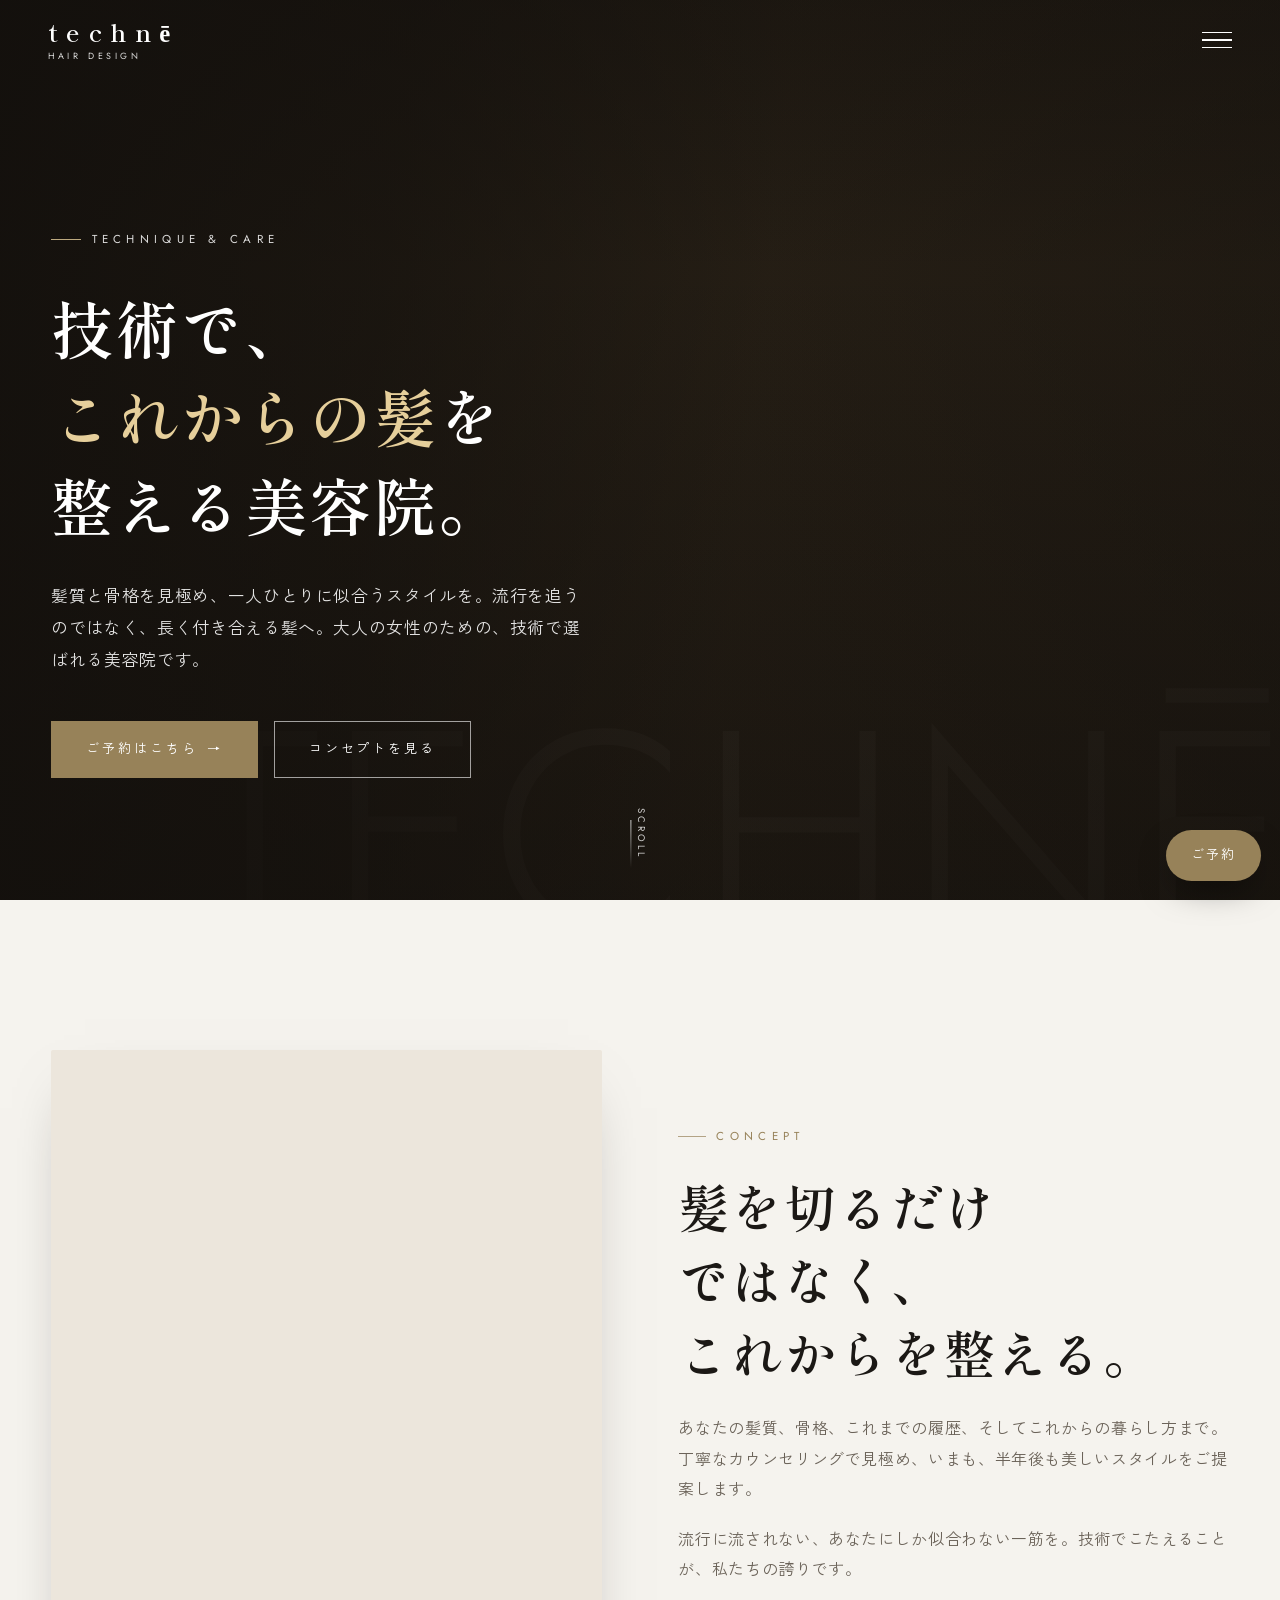
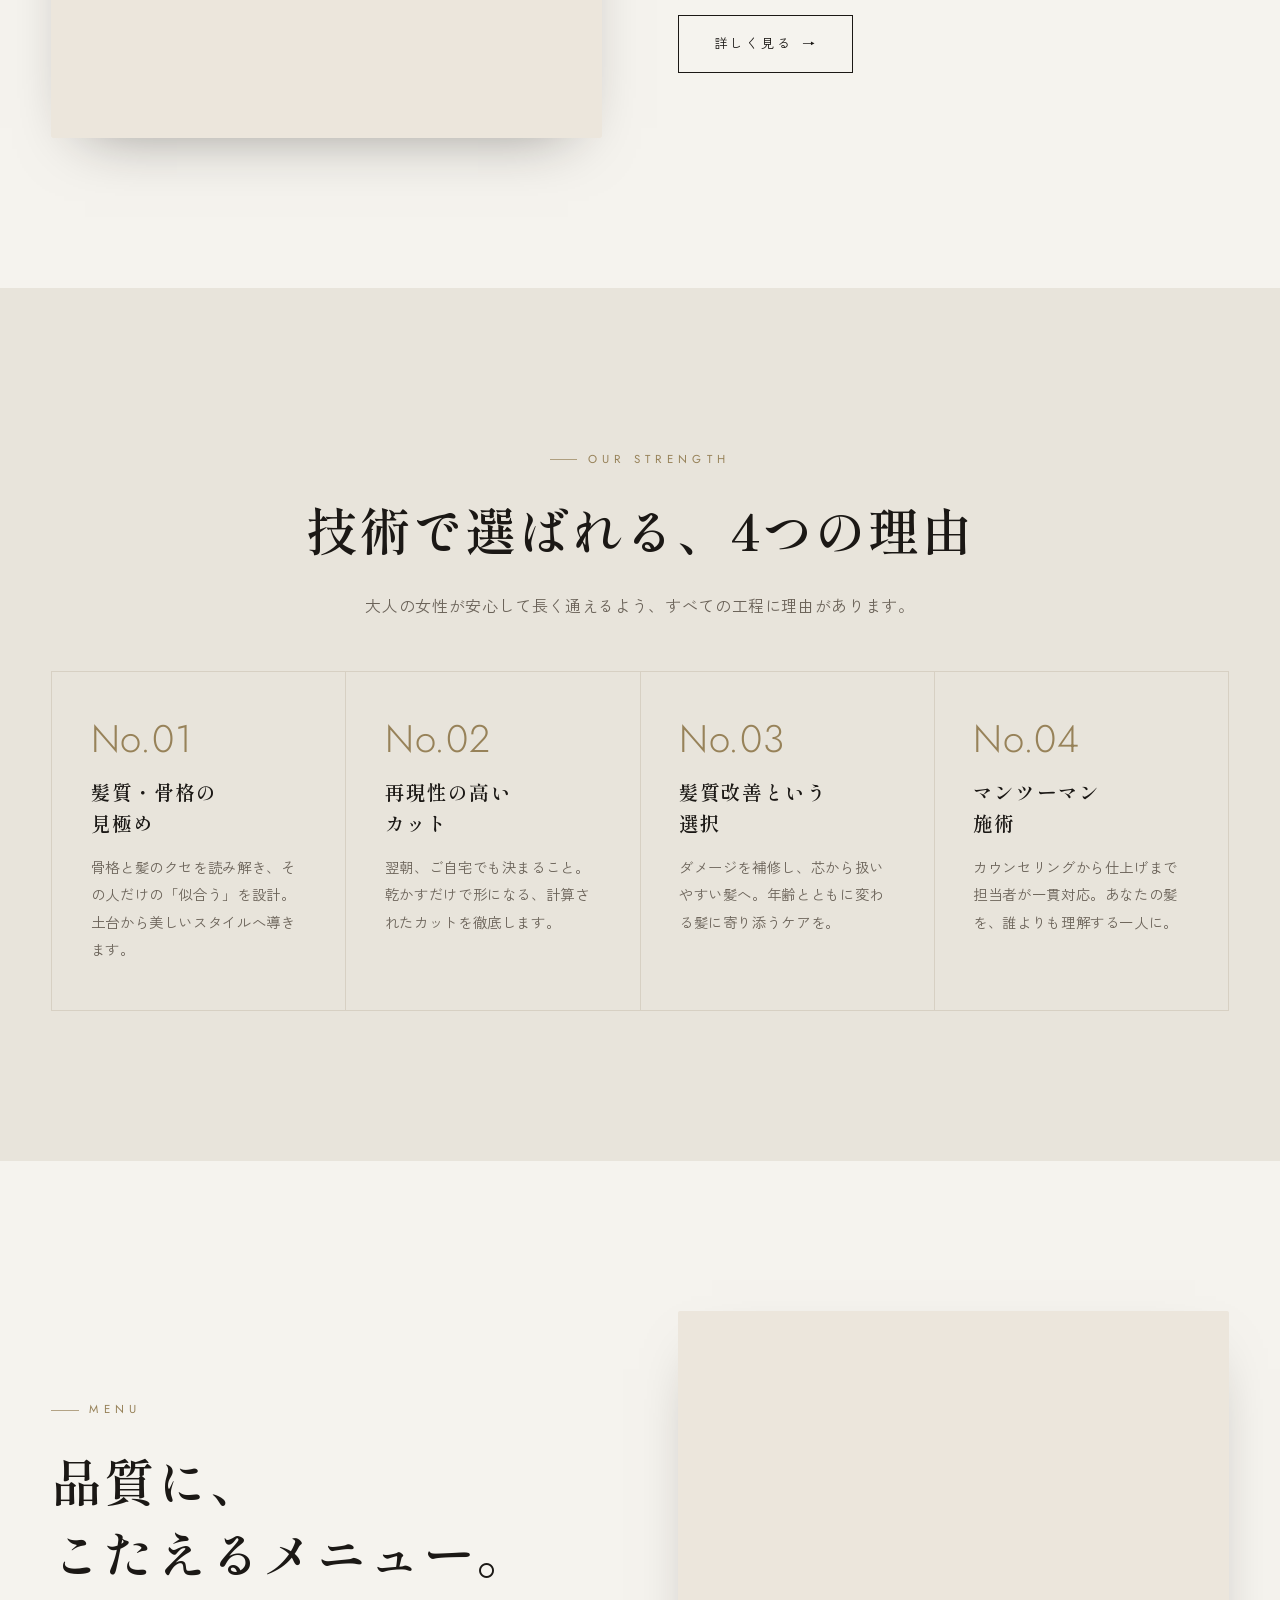
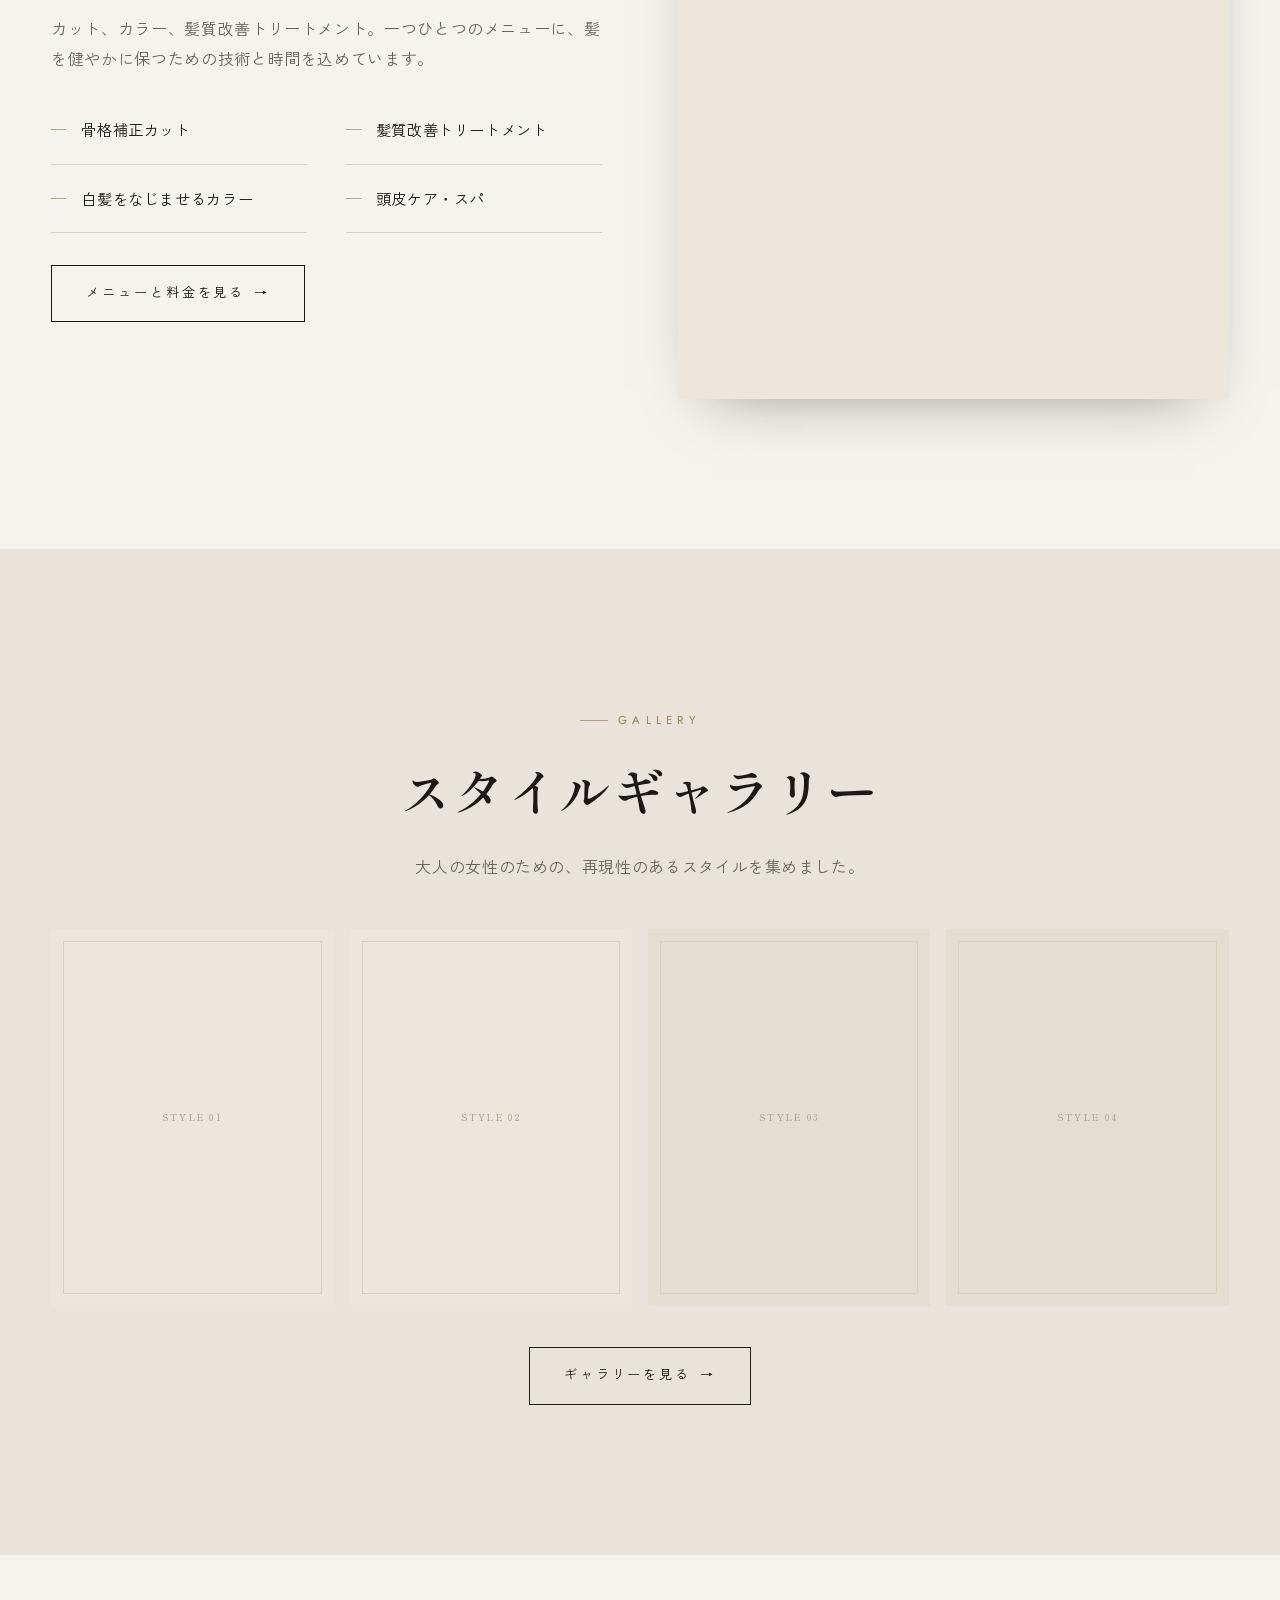
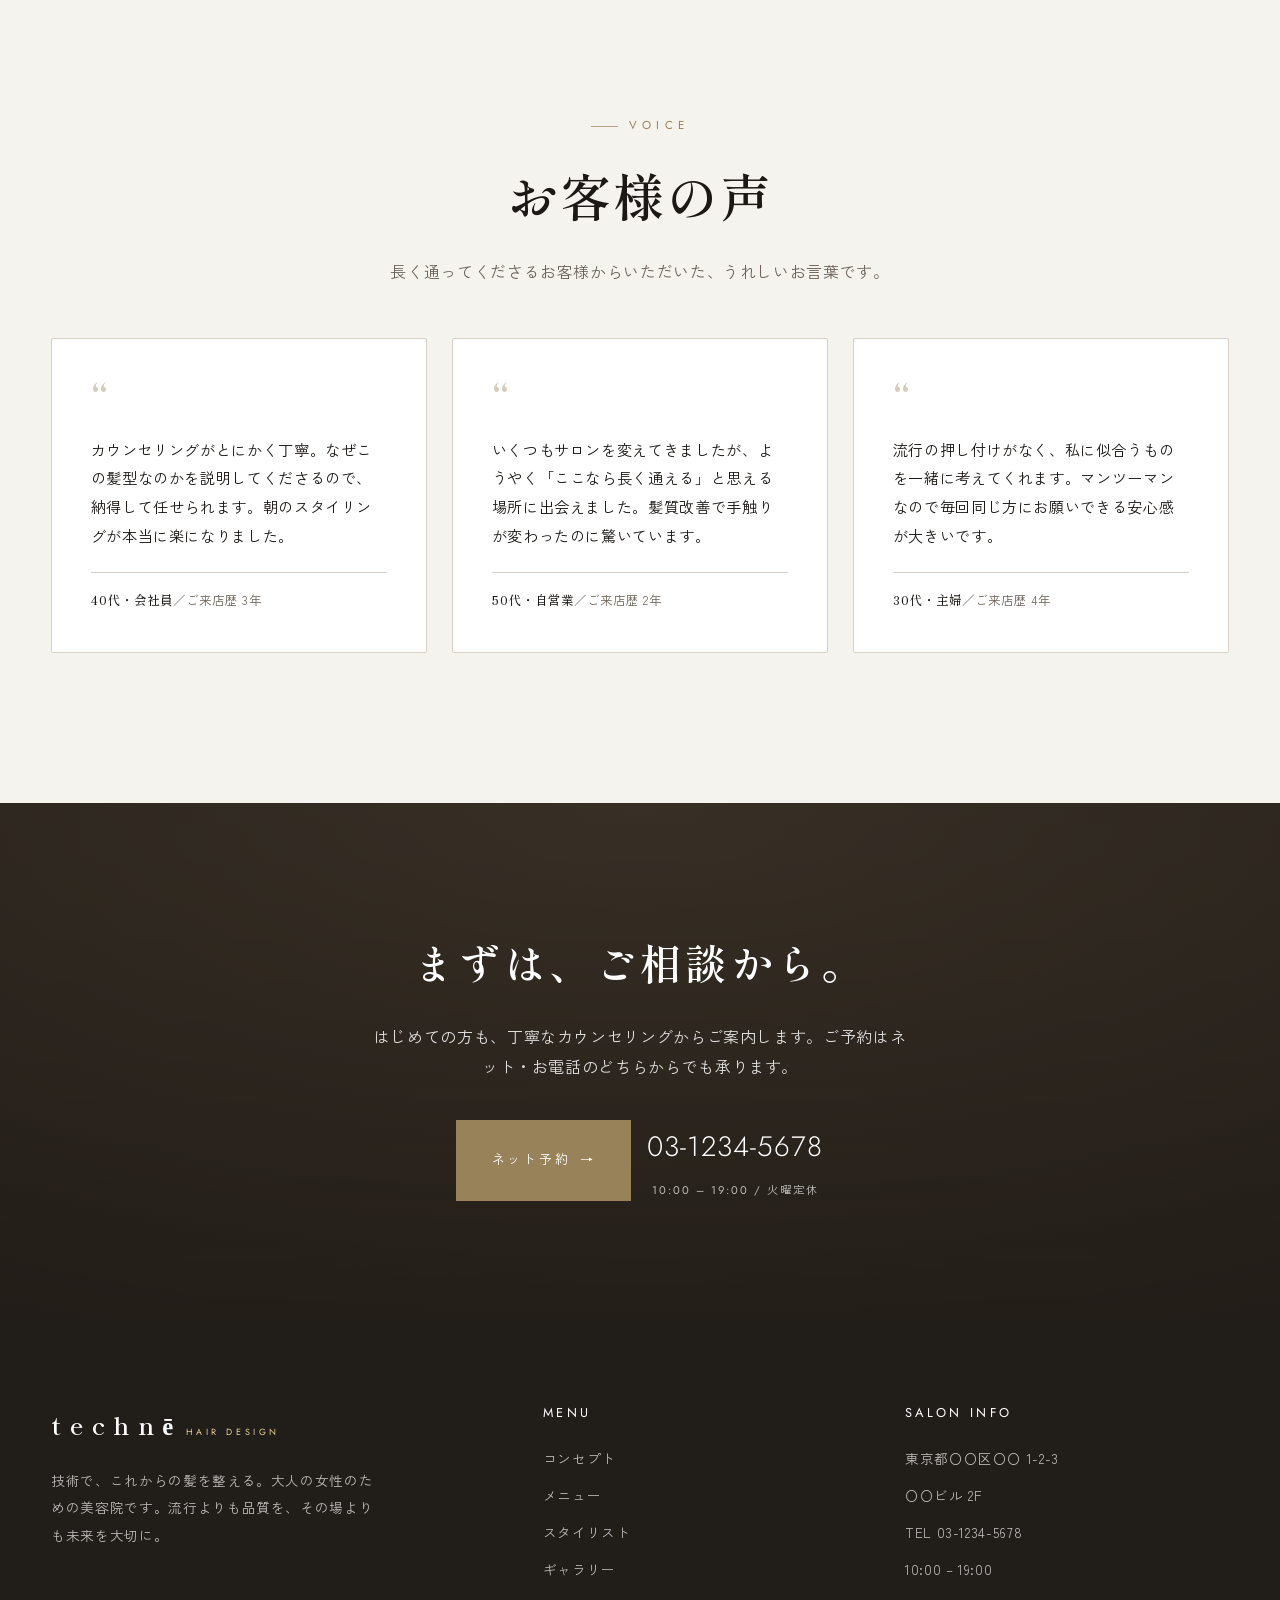
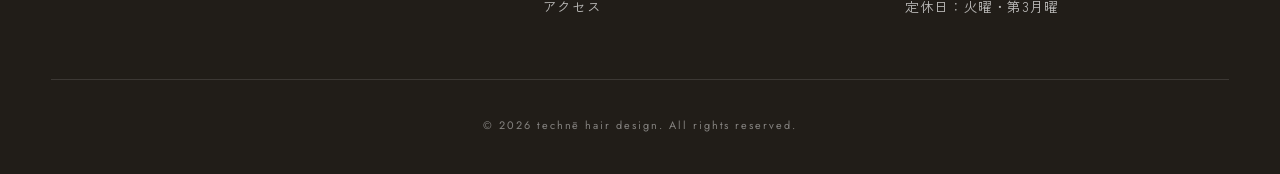
==== index.html @ 29716462 "Initial commit: technē 美容院サイト（6ページ） - トップ/コンセプト/メニュー/スタイリスト/ギャラリー/アクセスの6ページ構成 - エディトリアル路線のデザイン（明朝×Jo" ====
<!DOCTYPE html>
<html lang="ja">
<head>
<meta charset="UTF-8">
<meta name="viewport" content="width=device-width, initial-scale=1">
<title>technē｜技術で選ばれる美容院</title>
<meta name="description" content="髪質と骨格を見極め、一人ひとりに似合うスタイルを。流行よりも品質を大切にする、大人のための美容院 technē（テクネ）。マンツーマン施術・髪質改善・再現性の高いカット。">
<link rel="preconnect" href="https://fonts.googleapis.com">
<link rel="preconnect" href="https://fonts.gstatic.com" crossorigin>
<link href="https://fonts.googleapis.com/css2?family=Shippori+Mincho:wght@400;500;600&family=Zen+Kaku+Gothic+New:wght@300;400;500&display=swap" rel="stylesheet">
<link rel="stylesheet" href="css/style.css">
</head>
<body>

<header class="site-header">
  <a href="index.html" class="brand">
    <span class="brand__name">technē</span>
    <span class="brand__tag">HAIR DESIGN</span>
  </a>
  <nav class="nav" aria-label="メインメニュー">
    <ul class="nav__list">
      <li><a href="index.html" aria-current="page">トップ</a></li>
      <li><a href="concept.html">コンセプト</a></li>
      <li><a href="menu.html">メニュー</a></li>
      <li><a href="stylist.html">スタイリスト</a></li>
      <li><a href="gallery.html">ギャラリー</a></li>
      <li><a href="access.html">アクセス</a></li>
    </ul>
    <a href="access.html#reserve" class="nav__reserve">ご予約</a>
  </nav>
  <button class="nav__toggle" aria-label="メニューを開く" aria-expanded="false">
    <span></span><span></span><span></span>
  </button>
</header>

<!-- HERO -->
<section class="hero">
  <div class="hero__media" aria-hidden="true"></div>
  <div class="container hero__inner">
    <p class="hero__eyebrow">TECHNIQUE &amp; CARE</p>
    <h1>技術で、<br><span class="accent">これからの髪</span>を<br>整える美容院。</h1>
    <p class="hero__sub">髪質と骨格を見極め、一人ひとりに似合うスタイルを。流行を追うのではなく、長く付き合える髪へ。大人の女性のための、技術で選ばれる美容院です。</p>
    <div class="hero__cta">
      <a href="access.html#reserve" class="btn btn--fill">ご予約はこちら <span class="arrow">→</span></a>
      <a href="concept.html" class="btn btn--light">コンセプトを見る</a>
    </div>
  </div>
  <span class="hero__scroll">SCROLL</span>
</section>

<!-- INTRO / CONCEPT TEASER -->
<section class="section">
  <div class="container split">
    <div class="split__media reveal">
      <div class="ph ph--photo" style="background-image:url(images/counseling.png); background-position:70% center" role="img" aria-label="カウンセリングの様子"></div>
    </div>
    <div class="split__body reveal">
      <span class="eyebrow">CONCEPT</span>
      <h2 class="section-title">髪を切るだけ<br>ではなく、<br>これからを整える。</h2>
      <p class="lead">あなたの髪質、骨格、これまでの履歴、そしてこれからの暮らし方まで。丁寧なカウンセリングで見極め、いまも、半年後も美しいスタイルをご提案します。</p>
      <p class="lead">流行に流されない、あなたにしか似合わない一筋を。技術でこたえることが、私たちの誇りです。</p>
      <p style="margin-top:2rem"><a href="concept.html" class="btn">詳しく見る <span class="arrow">→</span></a></p>
    </div>
  </div>
</section>

<!-- STRENGTHS -->
<section class="section section--alt">
  <div class="container center">
    <span class="eyebrow eyebrow--center">OUR STRENGTH</span>
    <h2 class="section-title">技術で選ばれる、4つの理由</h2>
    <p class="lead">大人の女性が安心して長く通えるよう、すべての工程に理由があります。</p>
  </div>
  <div class="container">
    <div class="pillars">
      <div class="pillar reveal">
        <span class="pillar__no">No.01</span>
        <h3>髪質・骨格の<br>見極め</h3>
        <p>骨格と髪のクセを読み解き、その人だけの「似合う」を設計。土台から美しいスタイルへ導きます。</p>
      </div>
      <div class="pillar reveal">
        <span class="pillar__no">No.02</span>
        <h3>再現性の高い<br>カット</h3>
        <p>翌朝、ご自宅でも決まること。乾かすだけで形になる、計算されたカットを徹底します。</p>
      </div>
      <div class="pillar reveal">
        <span class="pillar__no">No.03</span>
        <h3>髪質改善という<br>選択</h3>
        <p>ダメージを補修し、芯から扱いやすい髪へ。年齢とともに変わる髪に寄り添うケアを。</p>
      </div>
      <div class="pillar reveal">
        <span class="pillar__no">No.04</span>
        <h3>マンツーマン<br>施術</h3>
        <p>カウンセリングから仕上げまで担当者が一貫対応。あなたの髪を、誰よりも理解する一人に。</p>
      </div>
    </div>
  </div>
</section>

<!-- MENU TEASER -->
<section class="section">
  <div class="container split split--rev">
    <div class="split__media reveal">
      <div class="ph ph--photo" style="background-image:url(images/salon.png)" role="img" aria-label="サロンの内観"></div>
    </div>
    <div class="split__body reveal">
      <span class="eyebrow">MENU</span>
      <h2 class="section-title">品質に、<br>こたえるメニュー。</h2>
      <p class="lead">カット、カラー、髪質改善トリートメント。一つひとつのメニューに、髪を健やかに保つための技術と時間を込めています。</p>
      <ul class="checklist">
        <li>骨格補正カット</li>
        <li>髪質改善トリートメント</li>
        <li>白髪をなじませるカラー</li>
        <li>頭皮ケア・スパ</li>
      </ul>
      <p style="margin-top:2rem"><a href="menu.html" class="btn">メニューと料金を見る <span class="arrow">→</span></a></p>
    </div>
  </div>
</section>

<!-- GALLERY TEASER -->
<section class="section section--alt">
  <div class="container center">
    <span class="eyebrow eyebrow--center">GALLERY</span>
    <h2 class="section-title">スタイルギャラリー</h2>
    <p class="lead">大人の女性のための、再現性のあるスタイルを集めました。</p>
  </div>
  <div class="container">
    <div class="gallery-grid gallery-grid--teaser" style="margin-top:3rem">
      <div class="gallery-item reveal"><div class="ph ph-2" data-label="STYLE 01"></div><span class="gallery-item__cap">大人ミディアム</span></div>
      <div class="gallery-item reveal"><div class="ph ph-5" data-label="STYLE 02"></div><span class="gallery-item__cap">艶ショート</span></div>
      <div class="gallery-item reveal"><div class="ph ph-6" data-label="STYLE 03"></div><span class="gallery-item__cap">髪質改善ロング</span></div>
      <div class="gallery-item reveal"><div class="ph ph-4" data-label="STYLE 04"></div><span class="gallery-item__cap">上品ボブ</span></div>
    </div>
    <p class="center" style="margin-top:2.6rem"><a href="gallery.html" class="btn">ギャラリーを見る <span class="arrow">→</span></a></p>
  </div>
</section>

<!-- VOICE -->
<section class="section">
  <div class="container center">
    <span class="eyebrow eyebrow--center">VOICE</span>
    <h2 class="section-title">お客様の声</h2>
    <p class="lead">長く通ってくださるお客様からいただいた、うれしいお言葉です。</p>
  </div>
  <div class="container">
    <div class="voice-grid">
      <div class="voice-card reveal">
        <div class="voice-card__mark">“</div>
        <p class="voice-card__text">カウンセリングがとにかく丁寧。なぜこの髪型なのかを説明してくださるので、納得して任せられます。朝のスタイリングが本当に楽になりました。</p>
        <p class="voice-card__meta"><strong>40代・会社員</strong>／ご来店歴 3年</p>
      </div>
      <div class="voice-card reveal">
        <div class="voice-card__mark">“</div>
        <p class="voice-card__text">いくつもサロンを変えてきましたが、ようやく「ここなら長く通える」と思える場所に出会えました。髪質改善で手触りが変わったのに驚いています。</p>
        <p class="voice-card__meta"><strong>50代・自営業</strong>／ご来店歴 2年</p>
      </div>
      <div class="voice-card reveal">
        <div class="voice-card__mark">“</div>
        <p class="voice-card__text">流行の押し付けがなく、私に似合うものを一緒に考えてくれます。マンツーマンなので毎回同じ方にお願いできる安心感が大きいです。</p>
        <p class="voice-card__meta"><strong>30代・主婦</strong>／ご来店歴 4年</p>
      </div>
    </div>
  </div>
</section>

<!-- RESERVE BAND -->
<section class="reserve-band" id="reserve">
  <div class="container">
    <h2>まずは、ご相談から。</h2>
    <p>はじめての方も、丁寧なカウンセリングからご案内します。ご予約はネット・お電話のどちらからでも承ります。</p>
    <div class="reserve-actions">
      <a href="access.html#reserve" class="btn btn--fill">ネット予約 <span class="arrow">→</span></a>
      <div class="reserve-tel">
        <span class="num">03-1234-5678</span>
        <small>10:00 – 19:00 / 火曜定休</small>
      </div>
    </div>
  </div>
</section>

<!-- FOOTER -->
<footer class="site-footer">
  <div class="container footer-grid">
    <div class="footer-brand">
      <span class="brand__name">technē</span>
      <span class="brand__tag">HAIR DESIGN</span>
      <p>技術で、これからの髪を整える。大人の女性のための美容院です。流行よりも品質を、その場よりも未来を大切に。</p>
    </div>
    <div class="footer-col">
      <h4>MENU</h4>
      <ul>
        <li><a href="concept.html">コンセプト</a></li>
        <li><a href="menu.html">メニュー</a></li>
        <li><a href="stylist.html">スタイリスト</a></li>
        <li><a href="gallery.html">ギャラリー</a></li>
        <li><a href="access.html">アクセス</a></li>
      </ul>
    </div>
    <div class="footer-col">
      <h4>SALON INFO</h4>
      <ul>
        <li>東京都〇〇区〇〇 1-2-3</li>
        <li>〇〇ビル 2F</li>
        <li>TEL 03-1234-5678</li>
        <li>10:00 – 19:00</li>
        <li>定休日：火曜・第3月曜</li>
      </ul>
    </div>
  </div>
  <p class="copy">© <span data-year>2026</span> technē hair design. All rights reserved.</p>
</footer>

<a href="access.html#reserve" class="fab">ご予約</a>
<script src="js/main.js"></script>
</body>
</html>
---- css/style.css ----
@charset "UTF-8";
@import url("https://fonts.googleapis.com/css2?family=Jost:wght@300;400;500&display=swap");

/* =========================================================
   technē — hair salon
   Brand: 技術で選ばれる美容院
   Direction: editorial / minimal — mono palette, photo-led
   ========================================================= */

:root {
  --bg: #f5f3ee;
  --bg-alt: #e8e4db;
  --ink: #1b1815;
  --ink-soft: #6b6359;
  --line: #d7d0c3;
  --brass: #978259;
  --brass-dark: #7d6c48;
  --white: #ffffff;
  --shadow: 0 24px 60px -34px rgba(27, 24, 21, 0.5);
  --serif: "Shippori Mincho", "Noto Serif JP", "Hiragino Mincho ProN", serif;
  --sans: "Zen Kaku Gothic New", "Noto Sans JP", "Hiragino Sans", sans-serif;
  --en: "Jost", "Zen Kaku Gothic New", sans-serif;
  --ease: cubic-bezier(0.22, 0.61, 0.36, 1);
  --maxw: 1200px;
}

* { margin: 0; padding: 0; box-sizing: border-box; }

html { scroll-behavior: smooth; -webkit-text-size-adjust: 100%; }

body {
  font-family: var(--sans);
  color: var(--ink);
  background: var(--bg);
  line-height: 1.9;
  letter-spacing: 0.04em;
  font-size: 16px;
  overflow-x: hidden;
}

img { max-width: 100%; display: block; }
a { color: inherit; text-decoration: none; }
ul { list-style: none; }

.serif { font-family: var(--serif); }

/* ---------- layout helpers ---------- */
.container { width: min(92%, var(--maxw)); margin-inline: auto; }
.section { padding: clamp(72px, 12vw, 150px) 0; }
.section--alt { background: var(--bg-alt); }
.center { text-align: center; }

.eyebrow {
  font-family: var(--en);
  font-weight: 400;
  font-size: 0.72rem;
  letter-spacing: 0.46em;
  color: var(--brass);
  text-transform: uppercase;
  display: inline-flex;
  align-items: center;
  gap: 0.9em;
  margin-bottom: 1.4rem;
}
.eyebrow::before {
  content: "";
  width: 2.4em; height: 1px;
  background: var(--brass);
  opacity: 0.7;
}
.eyebrow--center { display: inline-flex; justify-content: center; }

.section-title {
  font-family: var(--serif);
  font-weight: 600;
  font-size: clamp(1.9rem, 4.6vw, 3.2rem);
  line-height: 1.42;
  letter-spacing: 0.04em;
  margin-bottom: 1.5rem;
}
.lead {
  color: var(--ink-soft);
  font-size: 1rem;
  max-width: 40em;
}
.center .lead { margin-inline: auto; }

/* ---------- buttons ---------- */
.btn {
  display: inline-flex;
  align-items: center;
  gap: 0.7em;
  font-family: var(--en);
  font-weight: 400;
  font-size: 0.82rem;
  letter-spacing: 0.22em;
  text-transform: uppercase;
  padding: 1.15em 2.6em;
  border: 1px solid var(--ink);
  background: transparent;
  color: var(--ink);
  transition: all 0.45s var(--ease);
  cursor: pointer;
}
.btn:hover { background: var(--ink); color: var(--bg); }
.btn--fill { background: var(--brass); border-color: var(--brass); color: #fff; }
.btn--fill:hover { background: var(--brass-dark); border-color: var(--brass-dark); color: #fff; }
.btn--light { border-color: rgba(255,255,255,.6); color: #fff; }
.btn--light:hover { background: #fff; color: var(--ink); border-color: #fff; }
.btn .arrow { transition: transform 0.4s var(--ease); }
.btn:hover .arrow { transform: translateX(4px); }

/* ---------- header ---------- */
.site-header {
  position: fixed;
  inset: 0 0 auto 0;
  z-index: 100;
  display: flex;
  align-items: center;
  justify-content: space-between;
  padding: 1.2rem clamp(1.2rem, 4vw, 3rem);
  transition: background 0.5s var(--ease), padding 0.5s var(--ease), box-shadow 0.5s var(--ease);
}
.site-header.scrolled {
  background: rgba(250, 248, 244, 0.92);
  backdrop-filter: blur(10px);
  padding-block: 0.85rem;
  box-shadow: 0 1px 0 var(--line);
}
.brand { display: flex; flex-direction: column; line-height: 1; }
.brand__name {
  font-family: var(--serif);
  font-weight: 600;
  font-size: 1.55rem;
  letter-spacing: 0.34em;
  color: var(--ink);
}
.brand__tag {
  font-family: var(--en);
  font-size: 0.56rem;
  letter-spacing: 0.4em;
  color: var(--brass);
  margin-top: 0.5rem;
}
/* light variant over hero */
.site-header:not(.scrolled) .brand__name { color: #fff; }
.site-header:not(.scrolled) .brand__tag { color: rgba(255,255,255,.85); }
.site-header:not(.scrolled) .nav__toggle:not(.is-open) span { background: #fff; }

/* ---- slide-in drawer (all viewports) ---- */
.nav {
  position: fixed;
  top: 0; right: 0;
  width: min(440px, 88vw);
  height: 100svh;
  background: #16120e;
  color: #fff;
  display: flex;
  flex-direction: column;
  justify-content: center;
  gap: 2.4rem;
  padding: clamp(3rem, 7vh, 5rem) clamp(2rem, 5vw, 3.6rem);
  transform: translateX(100%);
  transition: transform 0.6s var(--ease);
  z-index: 110;
  overflow-y: auto;
}
.nav.is-open { transform: none; }
.nav::before {
  content: "MENU";
  font-family: var(--en);
  font-size: 0.66rem;
  letter-spacing: 0.46em;
  color: var(--brass);
  padding-left: 0.2rem;
}

.nav__list { display: flex; flex-direction: column; gap: 0.4rem; counter-reset: navi; }
.nav .nav__list a {
  color: rgba(255,255,255,.9);
  font-family: var(--serif);
  font-weight: 500;
  font-size: 1.45rem;
  letter-spacing: 0.12em;
  padding: 0.6rem 0.2rem;
  display: flex;
  align-items: baseline;
  gap: 1.1rem;
  border-bottom: 1px solid rgba(255,255,255,.1);
  transition: color 0.35s var(--ease), padding-left 0.35s var(--ease);
}
.nav .nav__list a::before {
  counter-increment: navi;
  content: "0" counter(navi);
  font-family: var(--en);
  font-weight: 300;
  font-size: 0.78rem;
  letter-spacing: 0.1em;
  color: var(--brass);
}
.nav .nav__list a:hover,
.nav .nav__list a[aria-current="page"] { color: #e6cf9b; padding-left: 0.7rem; }

.nav__reserve {
  font-family: var(--en);
  font-size: 0.82rem;
  letter-spacing: 0.22em;
  text-transform: uppercase;
  text-align: center;
  background: var(--brass);
  color: #fff !important;
  padding: 1.1em 1.6em;
  border-radius: 2px;
  margin-top: 1rem;
  transition: background 0.4s var(--ease);
}
.nav__reserve:hover { background: var(--brass-dark); }

.nav__toggle {
  display: flex;
  flex-direction: column;
  justify-content: center;
  gap: 6px;
  width: 30px;
  height: 22px;
  background: none;
  border: 0;
  cursor: pointer;
  z-index: 120;
}
.nav__toggle span {
  height: 1.5px;
  width: 100%;
  background: var(--ink);
  transition: transform 0.45s var(--ease), opacity 0.3s;
}
.nav__toggle.is-open span { background: #fff; }
.nav__toggle.is-open span:nth-child(1) { transform: translateY(7.5px) rotate(45deg); }
.nav__toggle.is-open span:nth-child(2) { opacity: 0; }
.nav__toggle.is-open span:nth-child(3) { transform: translateY(-7.5px) rotate(-45deg); }

/* drawer backdrop (created by JS) */
.nav-overlay {
  position: fixed;
  inset: 0;
  background: rgba(18,15,12,.55);
  backdrop-filter: blur(2px);
  opacity: 0;
  visibility: hidden;
  transition: opacity 0.5s var(--ease), visibility 0.5s;
  z-index: 95;
}
.nav-overlay.is-open { opacity: 1; visibility: visible; }

/* ---------- hero ---------- */
.hero {
  position: relative;
  min-height: 100svh;
  display: flex;
  align-items: center;
  color: #fff;
  background: #16120e;
  overflow: hidden;
}
/* photo layer — trimmed to the subject & colour-graded to match the brand */
.hero__media {
  position: absolute;
  inset: 0;
  z-index: 0;
  background-image: url("../images/hero.png");
  background-size: cover;
  background-position: 72% 22%;
  background-repeat: no-repeat;
  filter: saturate(0.82) contrast(1.03) brightness(0.95) sepia(0.12);
}
/* legibility + warmth scrim (darker on the left where the copy sits) */
.hero::after {
  content: "";
  position: absolute; inset: 0;
  z-index: 1;
  pointer-events: none;
  background:
    linear-gradient(96deg, rgba(18,15,12,.9) 0%, rgba(18,15,12,.62) 30%, rgba(18,15,12,.14) 58%, rgba(18,15,12,.42) 100%),
    linear-gradient(180deg, rgba(18,15,12,.45) 0%, rgba(18,15,12,0) 30%, rgba(18,15,12,.55) 100%),
    linear-gradient(0deg, rgba(120,96,58,.18), rgba(120,96,58,.18));
}
/* oversized editorial wordmark */
.hero::before {
  content: "TECHNĒ";
  position: absolute;
  right: -0.06em; bottom: -0.18em;
  font-family: var(--en);
  font-weight: 300;
  font-size: clamp(6rem, 23vw, 22rem);
  line-height: 0.8;
  letter-spacing: 0.02em;
  color: rgba(255,255,255,.05);
  pointer-events: none;
  z-index: 1;
}
.hero__inner { position: relative; z-index: 2; padding-top: 6rem; }
.hero__eyebrow, .hero h1, .hero__sub, .hero__cta { max-width: 620px; }
.hero__eyebrow {
  font-family: var(--en);
  letter-spacing: 0.46em;
  font-size: 0.72rem;
  text-transform: uppercase;
  color: rgba(255,255,255,.85);
  margin-bottom: 2rem;
  display: inline-flex;
  align-items: center;
  gap: 0.9em;
}
.hero__eyebrow::before {
  content: ""; width: 2.6em; height: 1px;
  background: rgba(230,207,155,.8);
}
.hero h1 {
  font-family: var(--serif);
  font-weight: 600;
  font-size: clamp(2.1rem, 5.4vw, 3.9rem);
  line-height: 1.42;
  letter-spacing: 0.04em;
}
.hero h1 .accent { color: #e6cf9b; }
.hero__sub {
  margin-top: 2rem;
  max-width: 32em;
  font-size: clamp(0.95rem, 2vw, 1.05rem);
  color: rgba(255,255,255,.88);
}
.hero__cta { margin-top: 2.8rem; display: flex; gap: 1rem; flex-wrap: wrap; }
.hero__scroll {
  position: absolute;
  left: 50%; bottom: 2rem;
  transform: translateX(-50%);
  z-index: 2;
  font-family: var(--en);
  font-size: 0.6rem;
  letter-spacing: 0.32em;
  color: rgba(255,255,255,.8);
  writing-mode: vertical-rl;
}
.hero__scroll::after {
  content: ""; display: block;
  width: 1px; height: 48px;
  margin: 12px auto 0;
  background: linear-gradient(rgba(255,255,255,.8), transparent);
  animation: scrolldrop 2.2s var(--ease) infinite;
}
@keyframes scrolldrop { 0%{transform:scaleY(0);transform-origin:top} 45%{transform:scaleY(1);transform-origin:top} 55%{transform:scaleY(1);transform-origin:bottom} 100%{transform:scaleY(0);transform-origin:bottom} }

/* ---------- page header (sub pages) ---------- */
.page-hero {
  position: relative;
  padding: clamp(160px, 22vw, 260px) 0 clamp(64px, 9vw, 120px);
  color: #fff;
  text-align: center;
  overflow: hidden;
  background:
    linear-gradient(rgba(18,15,12,.5), rgba(18,15,12,.58)),
    radial-gradient(130% 110% at 50% 0%, #4f463a 0%, #2c2620 60%, #16120e 100%);
}
/* faint oversized echo of the page label */
.page-hero__en {
  font-family: var(--en);
  letter-spacing: 0.46em;
  font-size: 0.72rem;
  text-transform: uppercase;
  color: #e6cf9b;
  display: inline-flex;
  align-items: center;
  gap: 0.9em;
  margin-bottom: 1.2rem;
}
.page-hero__en::before, .page-hero__en::after {
  content: ""; width: 2.2em; height: 1px;
  background: rgba(230,207,155,.6);
}
.page-hero h1 {
  font-family: var(--serif);
  font-weight: 600;
  font-size: clamp(2rem, 5vw, 3.2rem);
  letter-spacing: 0.1em;
  position: relative;
  z-index: 1;
}
.breadcrumb {
  font-size: 0.72rem;
  letter-spacing: 0.1em;
  color: var(--ink-soft);
  padding: 1.4rem 0;
}
.breadcrumb a:hover { color: var(--brass); }

/* ---------- intro split (top) ---------- */
.split {
  display: grid;
  grid-template-columns: 1fr 1fr;
  gap: clamp(2rem, 6vw, 6rem);
  align-items: center;
}
.split--rev .split__media { order: 2; }
.split__media {
  position: relative;
  aspect-ratio: 4 / 5;
  border-radius: 2px;
  overflow: hidden;
  box-shadow: var(--shadow);
}
.split__body p + p { margin-top: 1.2rem; }

/* photo placeholders — empty slots, replace background-image with real photo later */
.ph {
  width: 100%; height: 100%;
  background-size: cover;
  background-position: center;
  background-color: #ece6dc;
  position: relative;
  display: flex; align-items: center; justify-content: center;
}
/* corner-frame guide so empty slots read as "photo goes here" */
.ph::before {
  content: "";
  position: absolute; inset: 12px;
  border: 1px solid var(--line);
}
.ph::after {
  content: attr(data-label);
  font-size: 0.6rem;
  letter-spacing: 0.24em;
  color: #a89b86;
  font-family: var(--serif);
}
/* gallery / dark-context placeholders read a touch deeper */
.ph-1, .ph-4, .ph-6 { background-color: #e4ddd1; }
.ph-2, .ph-3, .ph-5 { background-color: #ece6dc; }

/* a slot holding a real photo — hide the empty-slot guides */
.ph--photo::before, .ph--photo::after { display: none; }

/* ---------- strengths / pillars ---------- */
.pillars {
  display: grid;
  grid-template-columns: repeat(auto-fit, minmax(230px, 1fr));
  gap: 1px;
  background: var(--line);
  border: 1px solid var(--line);
  margin-top: 3.2rem;
}
.pillar {
  background: var(--bg);
  padding: clamp(2rem, 4vw, 3rem) clamp(1.5rem, 3vw, 2.4rem);
  transition: background 0.4s var(--ease);
}
.section--alt .pillar { background: var(--bg-alt); }
.pillar:hover { background: var(--white); }
.pillar__no {
  font-family: var(--en);
  font-weight: 300;
  font-size: 2.4rem;
  letter-spacing: 0.02em;
  color: var(--brass);
  line-height: 1;
  display: block;
}
.pillar h3 {
  font-family: var(--serif);
  font-weight: 600;
  font-size: 1.22rem;
  letter-spacing: 0.06em;
  margin: 1.1rem 0 0.9rem;
  line-height: 1.6;
}
.pillar p { font-size: 0.9rem; color: var(--ink-soft); }

/* ---------- feature checklist ---------- */
.checklist {
  display: grid;
  grid-template-columns: repeat(auto-fit, minmax(240px, 1fr));
  gap: 1.2rem 2.4rem;
  margin-top: 2.6rem;
}
.checklist li {
  display: flex;
  gap: 0.9rem;
  align-items: flex-start;
  padding-bottom: 1.2rem;
  border-bottom: 1px solid var(--line);
  font-size: 0.95rem;
}
.checklist li::before {
  content: "—";
  color: var(--brass);
  font-family: var(--serif);
}

/* ---------- menu ---------- */
.menu-group { margin-top: 3.4rem; }
.menu-group__head {
  display: flex;
  align-items: baseline;
  gap: 1rem;
  border-bottom: 1px solid var(--ink);
  padding-bottom: 0.9rem;
  margin-bottom: 0.5rem;
}
.menu-group__head h3 {
  font-family: var(--serif);
  font-weight: 500;
  font-size: 1.4rem;
  letter-spacing: 0.08em;
}
.menu-group__head .en {
  font-family: var(--en);
  font-size: 0.72rem;
  letter-spacing: 0.32em;
  text-transform: uppercase;
  color: var(--brass);
}
.menu-row {
  display: grid;
  grid-template-columns: 1fr auto;
  gap: 1rem 2rem;
  align-items: baseline;
  padding: 1.3rem 0;
  border-bottom: 1px solid var(--line);
}
.menu-row__name { font-family: var(--serif); font-size: 1.05rem; }
.menu-row__desc { font-size: 0.85rem; color: var(--ink-soft); margin-top: 0.3rem; }
.menu-row__price { font-family: var(--serif); font-size: 1.05rem; white-space: nowrap; }
.menu-row__price small { font-size: 0.7rem; color: var(--ink-soft); }
.menu-note { margin-top: 2rem; font-size: 0.8rem; color: var(--ink-soft); }

/* ---------- stylists ---------- */
.stylist-grid {
  display: grid;
  grid-template-columns: repeat(auto-fit, minmax(260px, 1fr));
  gap: clamp(2rem, 4vw, 3.4rem);
  margin-top: 3.4rem;
}
.stylist-card__media {
  aspect-ratio: 3 / 4;
  overflow: hidden;
  border-radius: 2px;
  box-shadow: var(--shadow);
}
.stylist-card__media .ph { transition: transform 0.8s var(--ease); }
.stylist-card:hover .ph { transform: scale(1.05); }
.stylist-card__role {
  font-family: var(--en);
  font-size: 0.68rem;
  letter-spacing: 0.26em;
  text-transform: uppercase;
  color: var(--brass);
  margin: 1.5rem 0 0.5rem;
}
.stylist-card__name {
  font-family: var(--serif);
  font-weight: 600;
  font-size: 1.35rem;
  letter-spacing: 0.06em;
}
.stylist-card__name span { font-family: var(--en); font-size: 0.72rem; color: var(--ink-soft); margin-left: 0.7rem; letter-spacing: 0.16em; }
.stylist-card__bio { font-size: 0.88rem; color: var(--ink-soft); margin-top: 0.9rem; }
.tags { display: flex; flex-wrap: wrap; gap: 0.5rem; margin-top: 1rem; }
.tag {
  font-size: 0.68rem;
  letter-spacing: 0.08em;
  padding: 0.35em 0.9em;
  border: 1px solid var(--line);
  color: var(--ink-soft);
  border-radius: 2px;
}

/* ---------- gallery ---------- */
.gallery-filter {
  display: flex;
  gap: 0.6rem;
  flex-wrap: wrap;
  justify-content: center;
  margin-top: 2.6rem;
}
.gallery-filter button {
  font-family: var(--serif);
  font-size: 0.8rem;
  letter-spacing: 0.14em;
  background: none;
  border: 1px solid var(--line);
  color: var(--ink-soft);
  padding: 0.6em 1.5em;
  border-radius: 2px;
  cursor: pointer;
  transition: all 0.35s var(--ease);
}
.gallery-filter button.is-active,
.gallery-filter button:hover { background: var(--ink); color: var(--bg); border-color: var(--ink); }
.gallery-grid {
  display: grid;
  grid-template-columns: repeat(4, 1fr);
  gap: 1rem;
  margin-top: 3rem;
}
.gallery-item {
  aspect-ratio: 3 / 4;
  overflow: hidden;
  border-radius: 2px;
  position: relative;
}
.gallery-item .ph { transition: transform 0.8s var(--ease); }
.gallery-item:hover .ph { transform: scale(1.07); }
.gallery-item__cap {
  position: absolute;
  inset: auto 0 0 0;
  padding: 1.6rem 1rem 0.9rem;
  background: linear-gradient(transparent, rgba(28,24,20,.7));
  color: #fff;
  font-family: var(--serif);
  font-size: 0.8rem;
  letter-spacing: 0.1em;
  opacity: 0;
  transform: translateY(8px);
  transition: all 0.45s var(--ease);
}
.gallery-item:hover .gallery-item__cap { opacity: 1; transform: none; }

/* ---------- voice / testimonials ---------- */
.voice-grid {
  display: grid;
  grid-template-columns: repeat(auto-fit, minmax(280px, 1fr));
  gap: 1.6rem;
  margin-top: 3.2rem;
}
.voice-card {
  background: var(--white);
  border: 1px solid var(--line);
  padding: clamp(1.8rem, 3vw, 2.6rem);
  border-radius: 2px;
  position: relative;
}
.section--alt .voice-card { background: var(--bg); }
.voice-card__mark {
  font-family: var(--serif);
  font-size: 3rem;
  line-height: 1;
  color: var(--brass);
  opacity: 0.4;
}
.voice-card__text { font-size: 0.95rem; margin: 0.6rem 0 1.4rem; }
.voice-card__meta {
  font-size: 0.78rem;
  letter-spacing: 0.08em;
  color: var(--ink-soft);
  border-top: 1px solid var(--line);
  padding-top: 1rem;
}
.voice-card__meta strong { font-family: var(--serif); font-weight: 500; color: var(--ink); }

/* ---------- access ---------- */
.access-grid {
  display: grid;
  grid-template-columns: 1.1fr 0.9fr;
  gap: clamp(2rem, 5vw, 4rem);
  align-items: start;
}
.info-table { width: 100%; border-top: 1px solid var(--line); }
.info-table th, .info-table td {
  text-align: left;
  padding: 1.2rem 0.4rem;
  border-bottom: 1px solid var(--line);
  vertical-align: top;
  font-size: 0.92rem;
}
.info-table th {
  font-family: var(--serif);
  font-weight: 500;
  width: 7.5em;
  color: var(--ink);
  letter-spacing: 0.08em;
}
.map-frame {
  width: 100%;
  aspect-ratio: 4 / 3;
  border: 0;
  border-radius: 2px;
  filter: grayscale(0.4) contrast(0.95);
  box-shadow: var(--shadow);
}

/* ---------- reservation block ---------- */
.reserve-band {
  position: relative;
  color: #fff;
  text-align: center;
  padding: clamp(64px, 10vw, 120px) 0;
  background:
    linear-gradient(rgba(28,24,20,.65), rgba(28,24,20,.7)),
    radial-gradient(120% 120% at 50% 0%, #6b5b46, #2a241d);
}
.reserve-band h2 {
  font-family: var(--serif);
  font-weight: 600;
  font-size: clamp(1.7rem, 4vw, 2.6rem);
  letter-spacing: 0.08em;
  margin-bottom: 1.2rem;
}
.reserve-band p { color: rgba(255,255,255,.85); max-width: 34em; margin: 0 auto 2.4rem; }
.reserve-actions { display: flex; gap: 1rem; justify-content: center; flex-wrap: wrap; }
.reserve-tel {
  font-family: var(--serif);
  letter-spacing: 0.1em;
}
.reserve-tel .num { font-family: var(--en); font-weight: 300; font-size: 1.75rem; letter-spacing: 0.04em; }
.reserve-tel small { display: block; font-family: var(--en); font-size: 0.7rem; color: rgba(255,255,255,.7); letter-spacing: 0.18em; margin-top: 0.4rem; }

/* steps */
.steps {
  display: grid;
  grid-template-columns: repeat(auto-fit, minmax(180px, 1fr));
  gap: 1.5rem;
  margin-top: 3rem;
  counter-reset: step;
}
.step {
  padding: 2rem 1.6rem;
  border: 1px solid var(--line);
  border-radius: 2px;
  position: relative;
}
.step::before {
  counter-increment: step;
  content: "0" counter(step);
  font-family: var(--en);
  font-weight: 300;
  font-size: 2.2rem;
  letter-spacing: 0.02em;
  color: var(--brass);
  display: block;
  line-height: 1;
  margin-bottom: 0.3rem;
}
.step h3 { font-family: var(--serif); font-weight: 500; font-size: 1.1rem; margin: 0.6rem 0; }
.step p { font-size: 0.85rem; color: var(--ink-soft); }

/* ---------- footer ---------- */
.site-footer {
  background: #211d18;
  color: rgba(255,255,255,.7);
  padding: clamp(48px, 7vw, 80px) 0 2.4rem;
  font-size: 0.85rem;
}
.footer-grid {
  display: grid;
  grid-template-columns: 1.4fr 1fr 1fr;
  gap: 2.4rem;
  padding-bottom: 3rem;
  border-bottom: 1px solid rgba(255,255,255,.12);
}
.footer-brand .brand__name { color: #fff; }
.footer-brand .brand__tag { color: #e6cf9b; }
.footer-brand p { margin-top: 1.2rem; max-width: 24em; line-height: 2; }
.footer-col h4 {
  font-family: var(--en);
  font-weight: 400;
  color: #fff;
  font-size: 0.8rem;
  letter-spacing: 0.26em;
  text-transform: uppercase;
  margin-bottom: 1.3rem;
}
.footer-col li { margin-bottom: 0.7rem; }
.footer-col a:hover { color: #e6cf9b; }
.copy {
  text-align: center;
  font-family: var(--en);
  font-size: 0.68rem;
  letter-spacing: 0.18em;
  padding-top: 2.2rem;
  color: rgba(255,255,255,.45);
}

/* ---------- floating reserve (mobile) ---------- */
.fab {
  position: fixed;
  right: 1.2rem; bottom: 1.2rem;
  z-index: 90;
  display: inline-block;
  background: var(--brass);
  color: #fff;
  font-family: var(--en);
  letter-spacing: 0.16em;
  font-size: 0.82rem;
  padding: 1em 1.9em;
  border-radius: 100px;
  box-shadow: 0 14px 34px -10px rgba(0,0,0,.5);
  transition: background 0.4s var(--ease), transform 0.4s var(--ease);
}
.fab:hover { background: var(--brass-dark); transform: translateY(-2px); }

/* ---------- reveal anim ---------- */
.reveal { opacity: 0; transform: translateY(28px); transition: opacity 0.9s var(--ease), transform 0.9s var(--ease); }
.reveal.is-in { opacity: 1; transform: none; }

/* =========================================================
   responsive
   ========================================================= */
@media (max-width: 1000px) {
  .gallery-grid:not(.gallery-grid--teaser) { grid-template-columns: repeat(3, 1fr); }
}
@media (max-width: 880px) {
  .split, .access-grid { grid-template-columns: 1fr; }
  .split--rev .split__media { order: 0; }
  .split__media { aspect-ratio: 4 / 3; }
  .gallery-grid--teaser { grid-template-columns: repeat(2, 1fr); }
}
@media (max-width: 640px) {
  .gallery-grid { grid-template-columns: repeat(2, 1fr); }
}

@media (max-width: 560px) {
  body { font-size: 15px; }
  .footer-grid { grid-template-columns: 1fr; gap: 1.8rem; }
  .menu-row { grid-template-columns: 1fr; }
  .menu-row__price { justify-self: start; }
  .hero__cta .btn { width: 100%; justify-content: center; }
}

@media (prefers-reduced-motion: reduce) {
  * { animation: none !important; transition: none !important; }
  .reveal { opacity: 1; transform: none; }
}
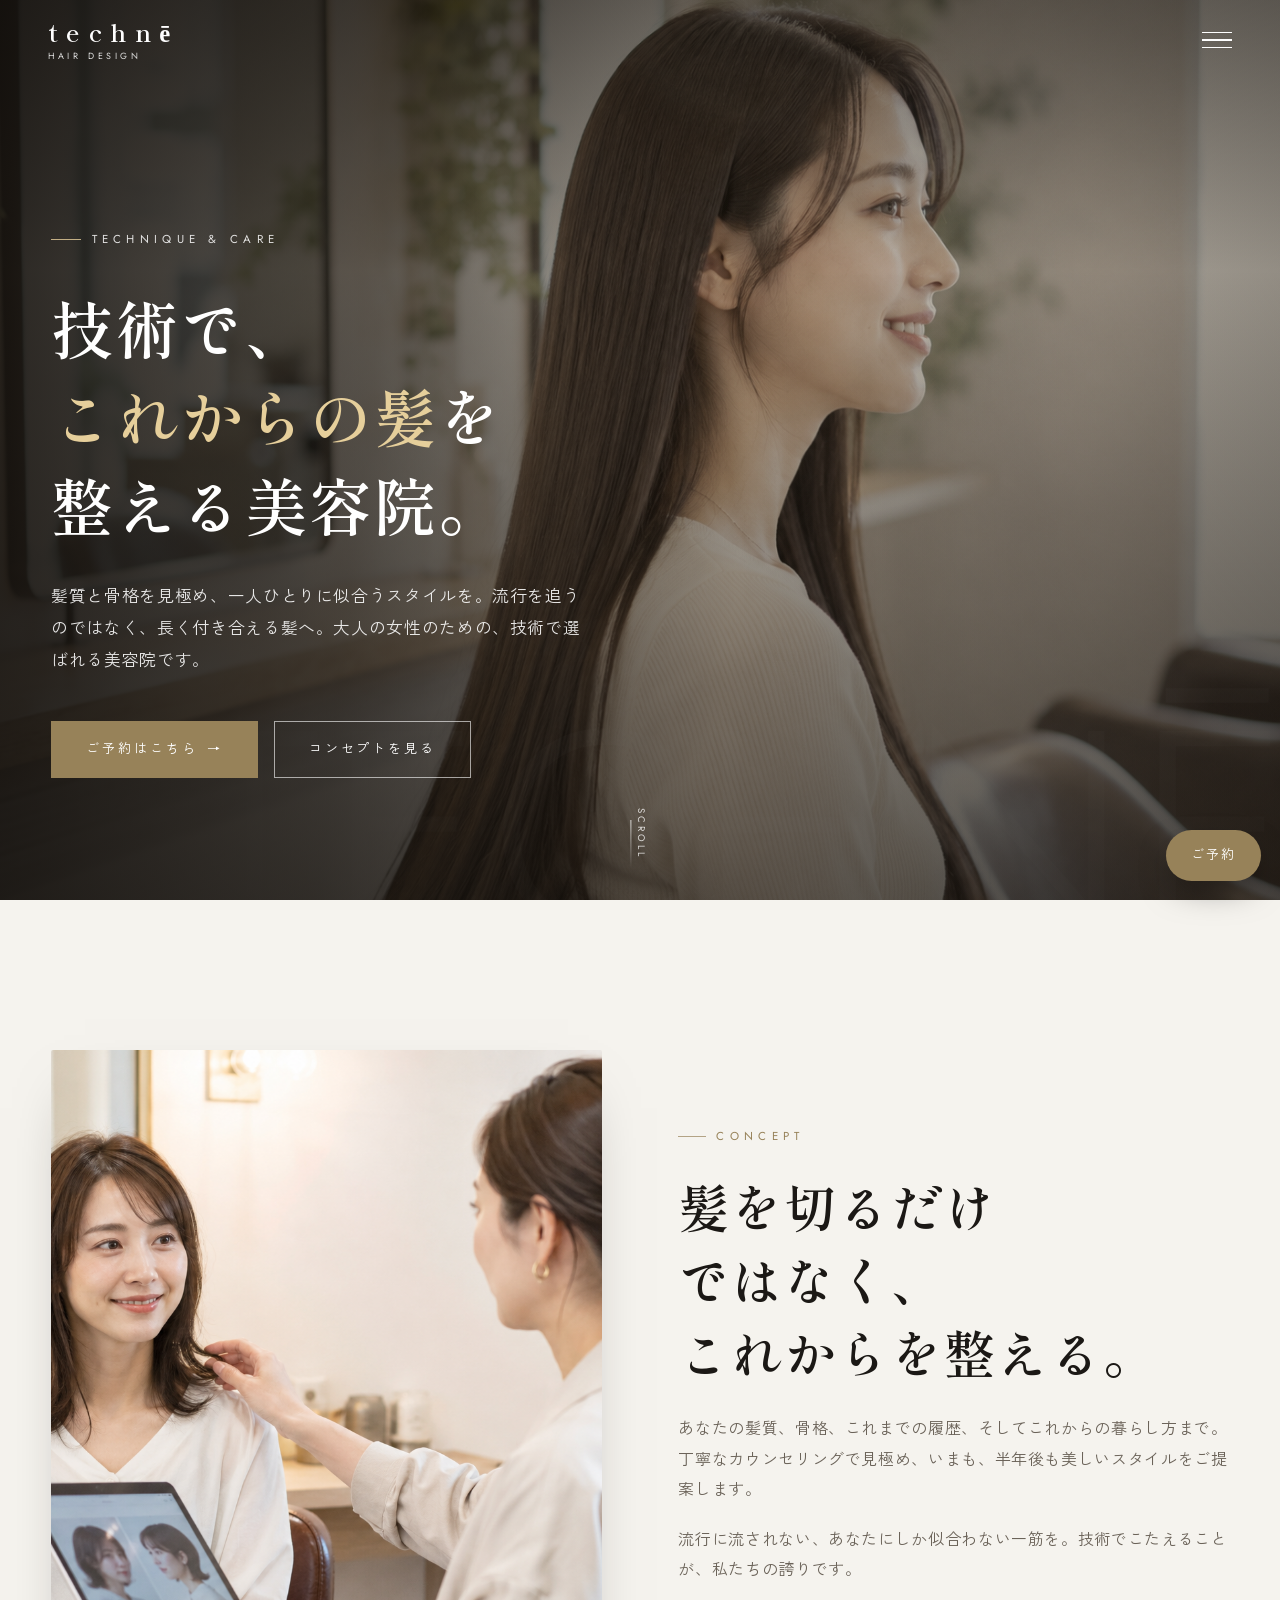
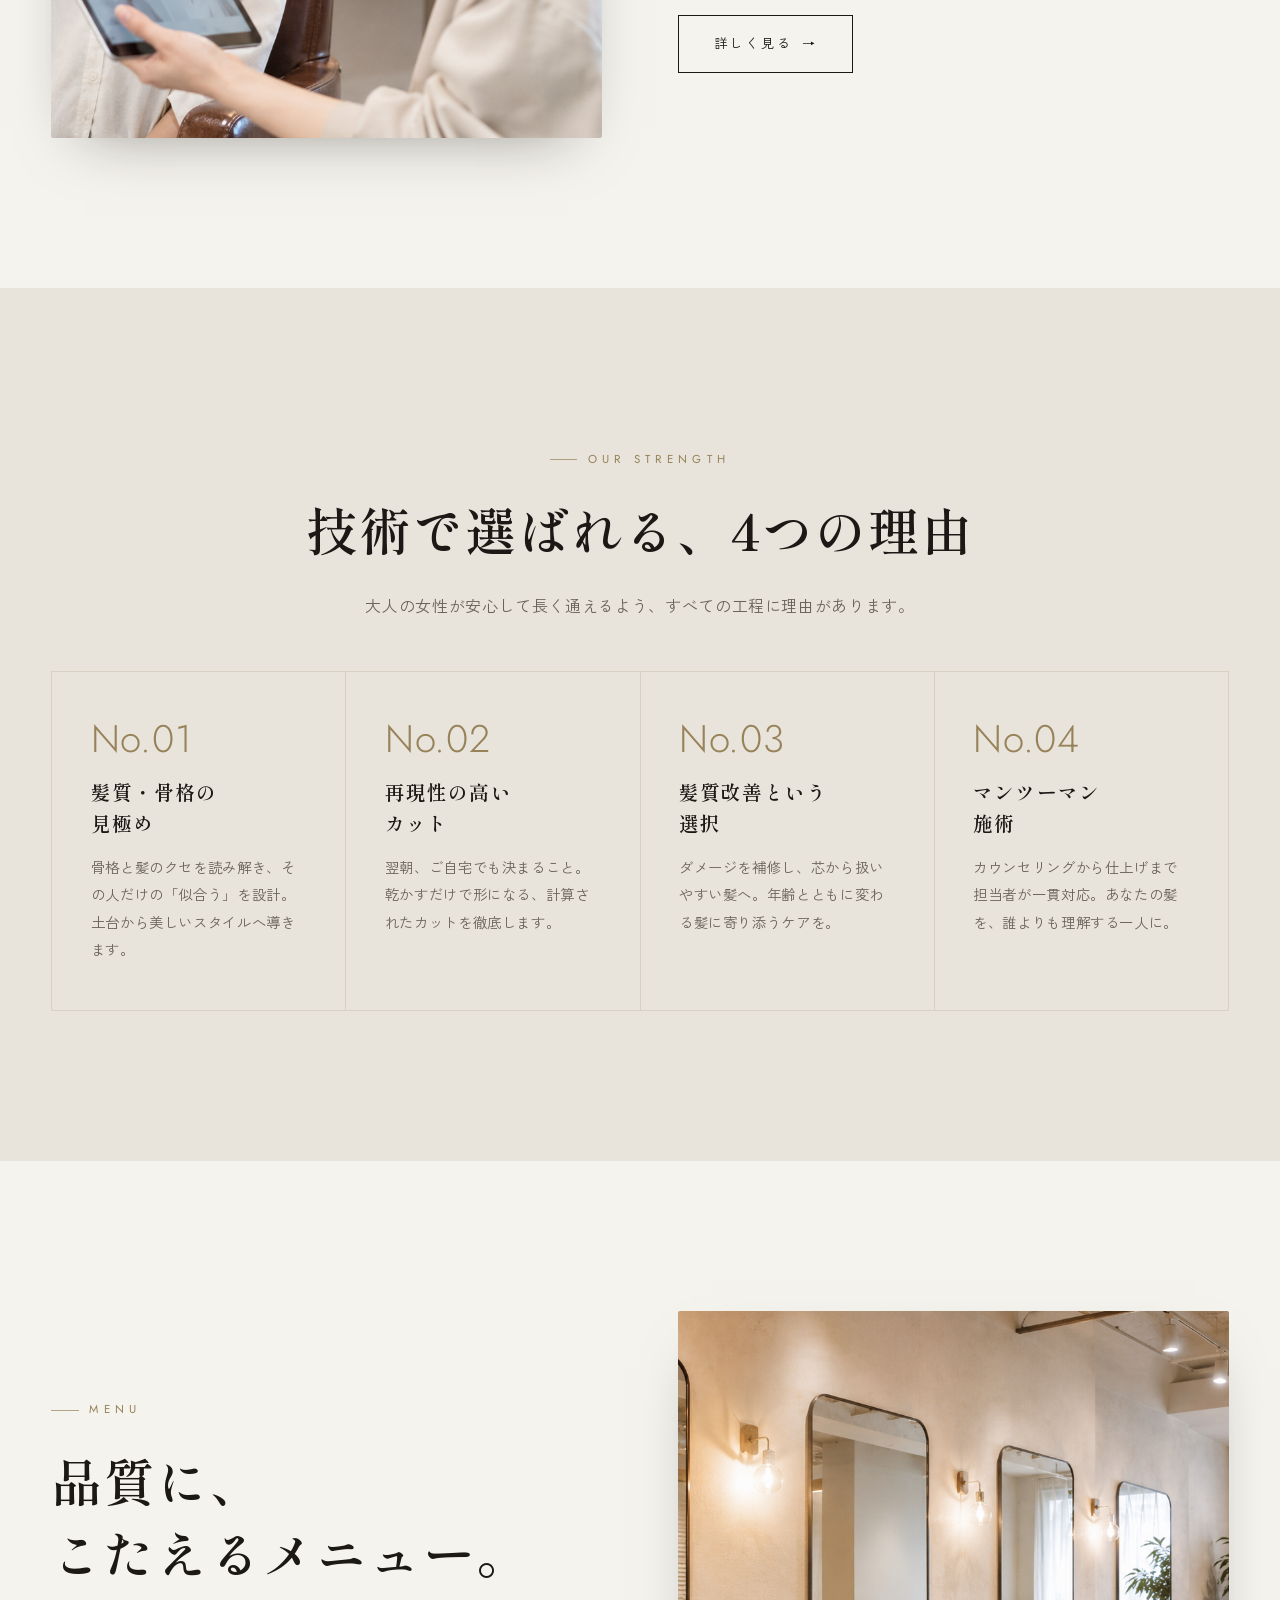
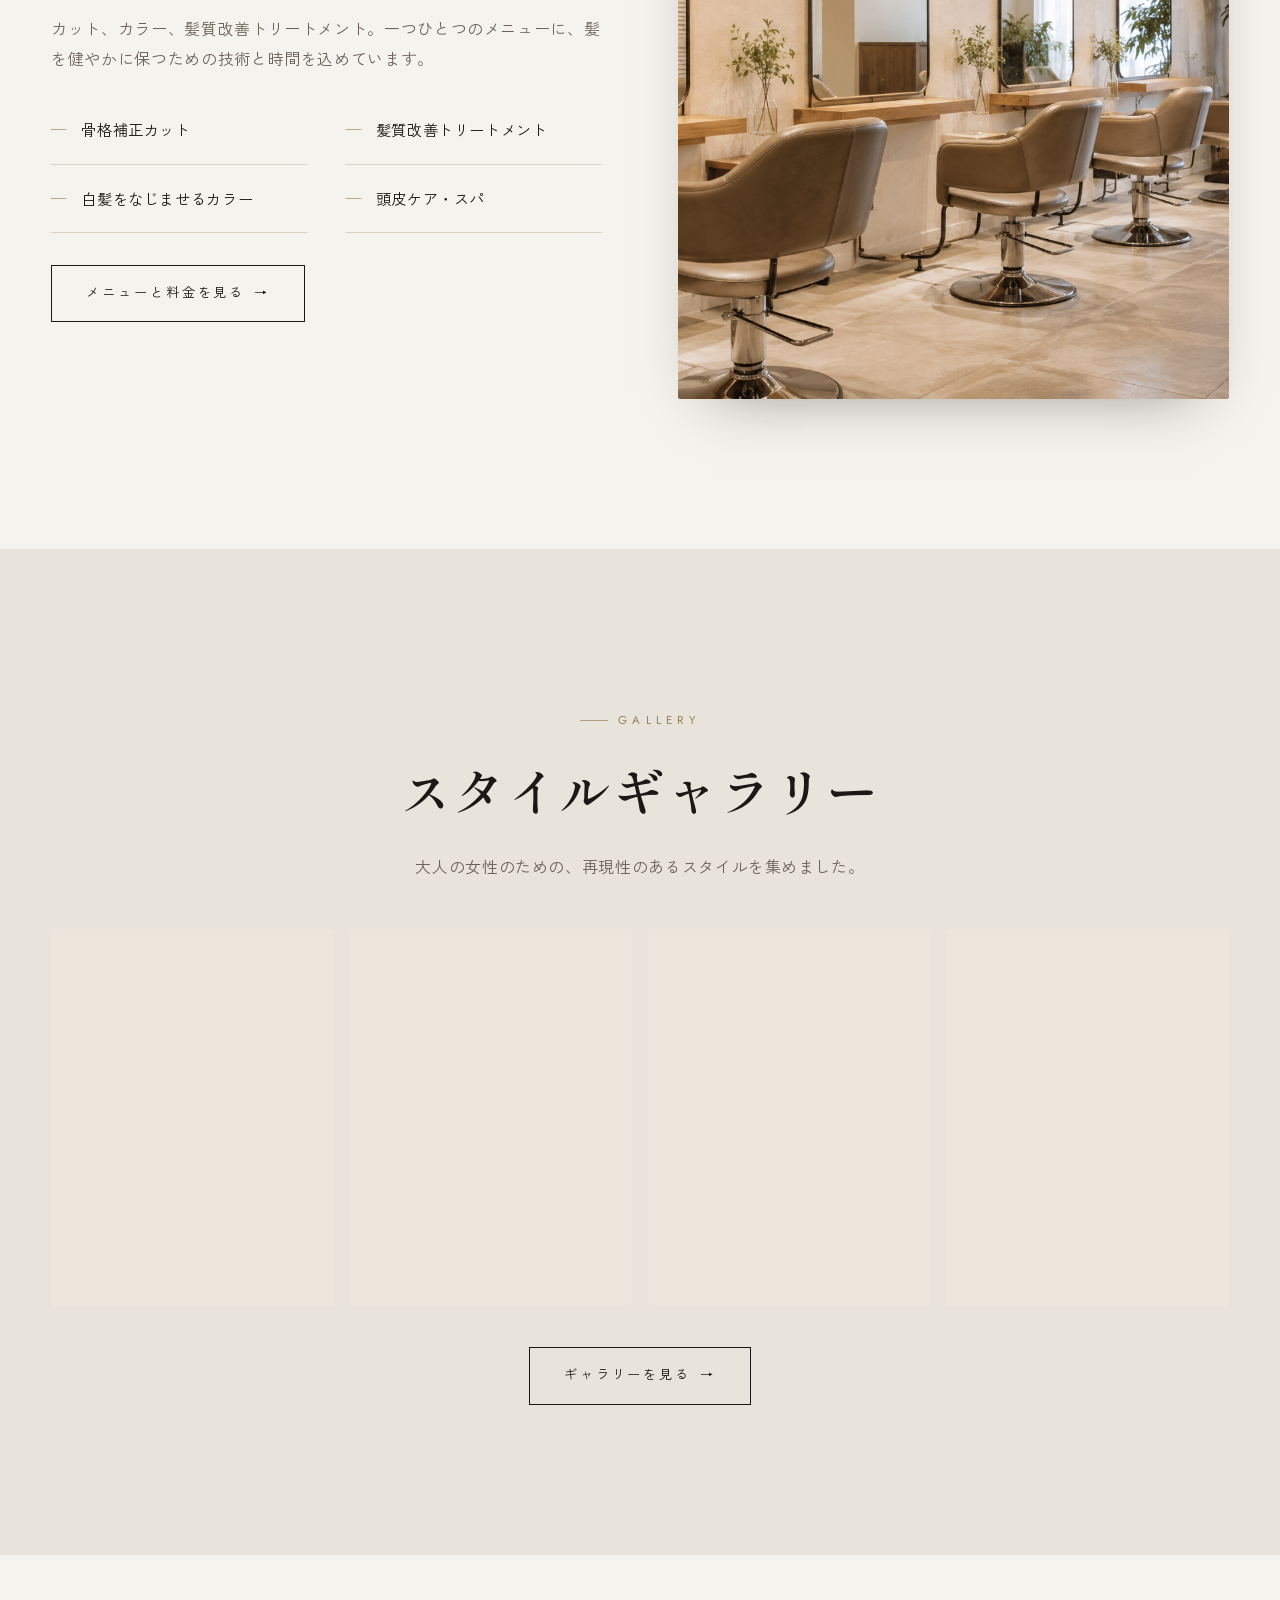
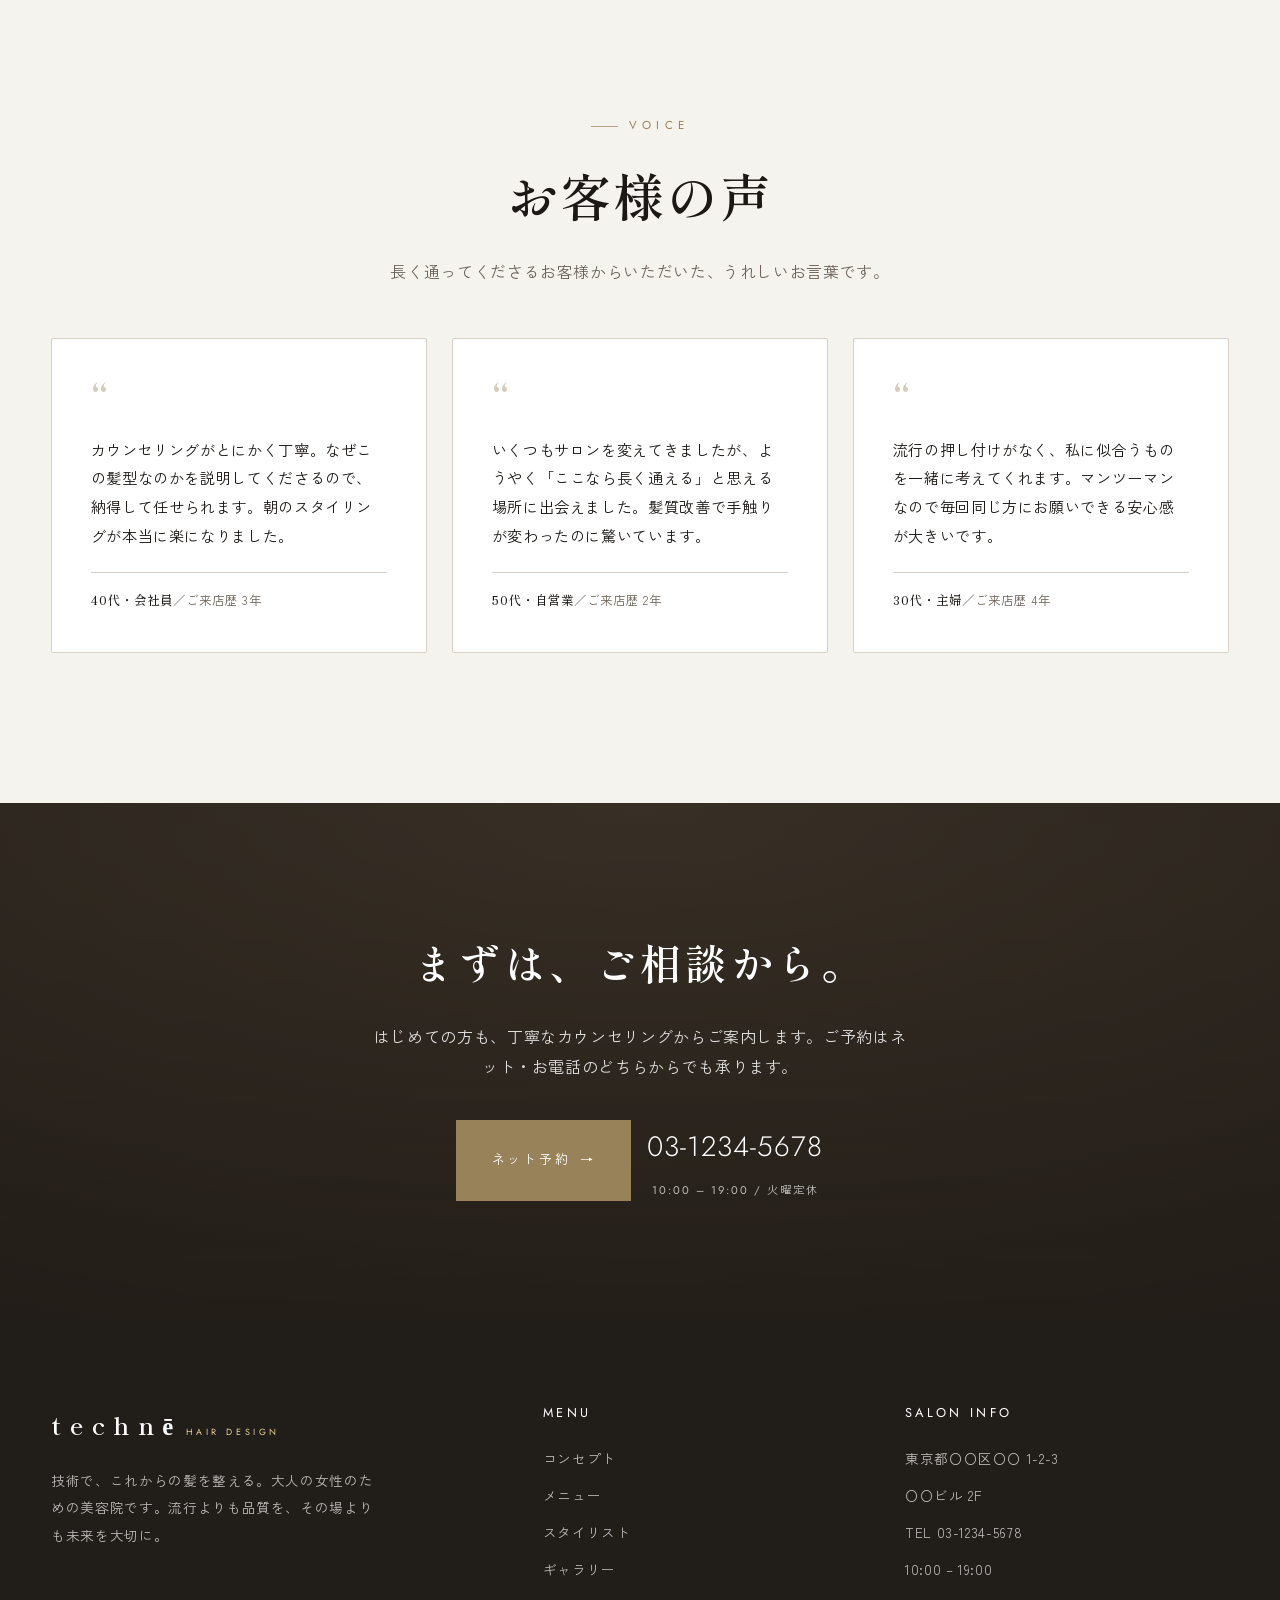
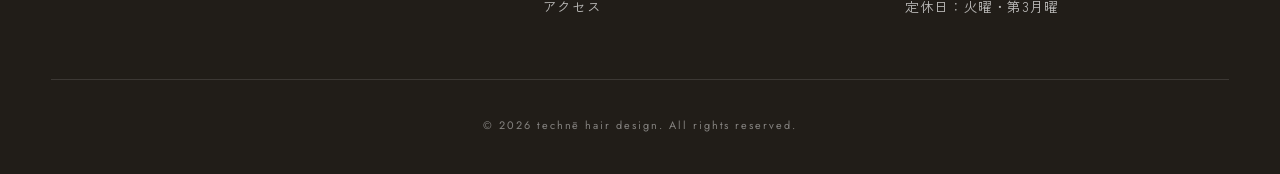
==== commit 23f02cad: "写真を上揃えにトリミング（頭が切れないように）＋未使用画像を削除 - .ph--photo / ヒーローの background-position を上寄せに調整 - トップのギャラリーに実写真（me" ====
--- a/index.html
+++ b/index.html
@@ -52,7 +52,7 @@
 <section class="section">
   <div class="container split">
     <div class="split__media reveal">
-      <div class="ph ph--photo" style="background-image:url(images/counseling.png); background-position:70% center" role="img" aria-label="カウンセリングの様子"></div>
+      <div class="ph ph--photo" style="background-image:url(images/counseling.png); background-position:70% top" role="img" aria-label="カウンセリングの様子"></div>
     </div>
     <div class="split__body reveal">
       <span class="eyebrow">CONCEPT</span>
@@ -127,10 +127,10 @@
   </div>
   <div class="container">
     <div class="gallery-grid gallery-grid--teaser" style="margin-top:3rem">
-      <div class="gallery-item reveal"><div class="ph ph-2" data-label="STYLE 01"></div><span class="gallery-item__cap">大人ミディアム</span></div>
-      <div class="gallery-item reveal"><div class="ph ph-5" data-label="STYLE 02"></div><span class="gallery-item__cap">艶ショート</span></div>
-      <div class="gallery-item reveal"><div class="ph ph-6" data-label="STYLE 03"></div><span class="gallery-item__cap">髪質改善ロング</span></div>
-      <div class="gallery-item reveal"><div class="ph ph-4" data-label="STYLE 04"></div><span class="gallery-item__cap">上品ボブ</span></div>
+      <div class="gallery-item reveal"><div class="ph ph--photo" style="background-image:url(images/medium.png)" role="img" aria-label="大人ミディアム"></div><span class="gallery-item__cap">大人ミディアム</span></div>
+      <div class="gallery-item reveal"><div class="ph ph--photo" style="background-image:url(images/short.png)" role="img" aria-label="艶ショート"></div><span class="gallery-item__cap">艶ショート</span></div>
+      <div class="gallery-item reveal"><div class="ph ph--photo" style="background-image:url(images/long.png)" role="img" aria-label="髪質改善ロング"></div><span class="gallery-item__cap">髪質改善ロング</span></div>
+      <div class="gallery-item reveal"><div class="ph ph--photo" style="background-image:url(images/bob.png)" role="img" aria-label="上品ボブ"></div><span class="gallery-item__cap">上品ボブ</span></div>
     </div>
     <p class="center" style="margin-top:2.6rem"><a href="gallery.html" class="btn">ギャラリーを見る <span class="arrow">→</span></a></p>
   </div>
--- a/css/style.css
+++ b/css/style.css
@@ -269,7 +269,7 @@
   z-index: 0;
   background-image: url("../images/hero.png");
   background-size: cover;
-  background-position: 72% 22%;
+  background-position: 72% 8%;
   background-repeat: no-repeat;
   filter: saturate(0.82) contrast(1.03) brightness(0.95) sepia(0.12);
 }
@@ -438,6 +438,8 @@
 
 /* a slot holding a real photo — hide the empty-slot guides */
 .ph--photo::before, .ph--photo::after { display: none; }
+/* keep the top of the head in frame (crop from the bottom, not the top) */
+.ph--photo { background-position: center top; }
 
 /* ---------- strengths / pillars ---------- */
 .pillars {
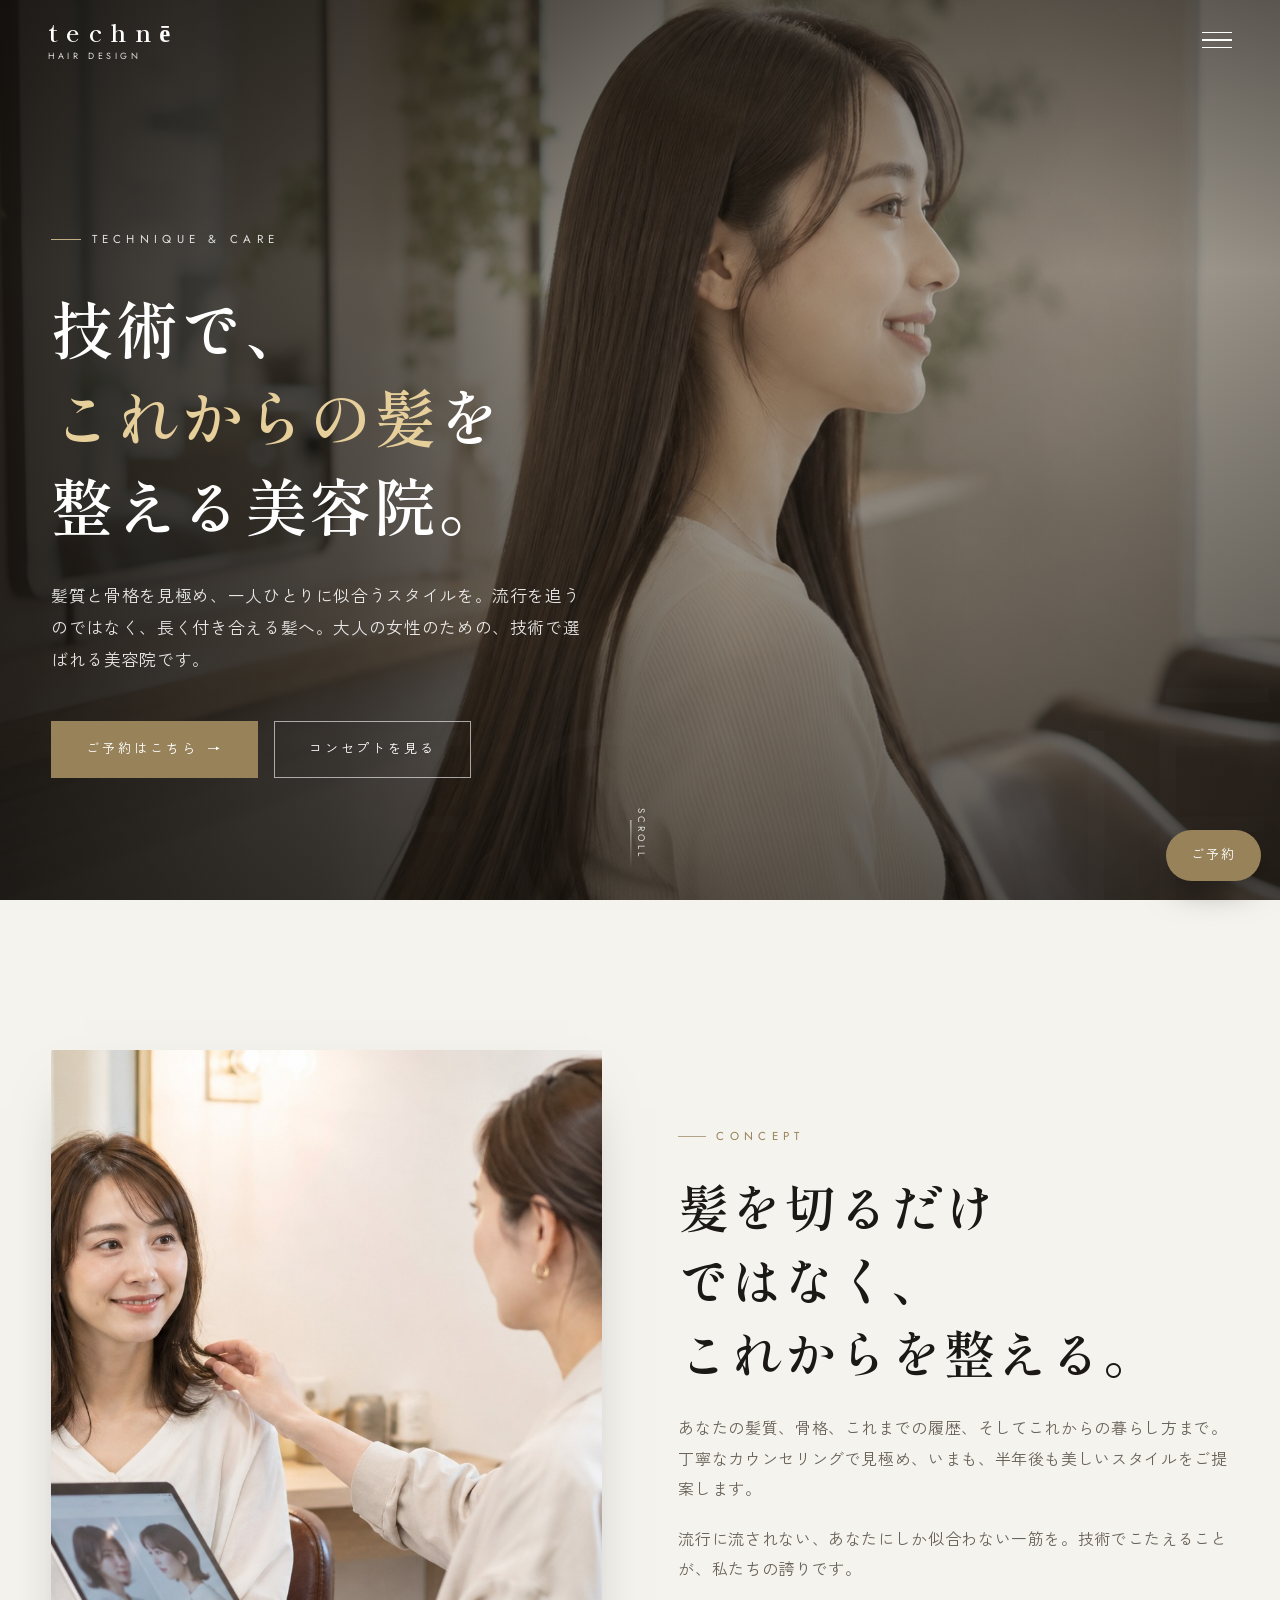
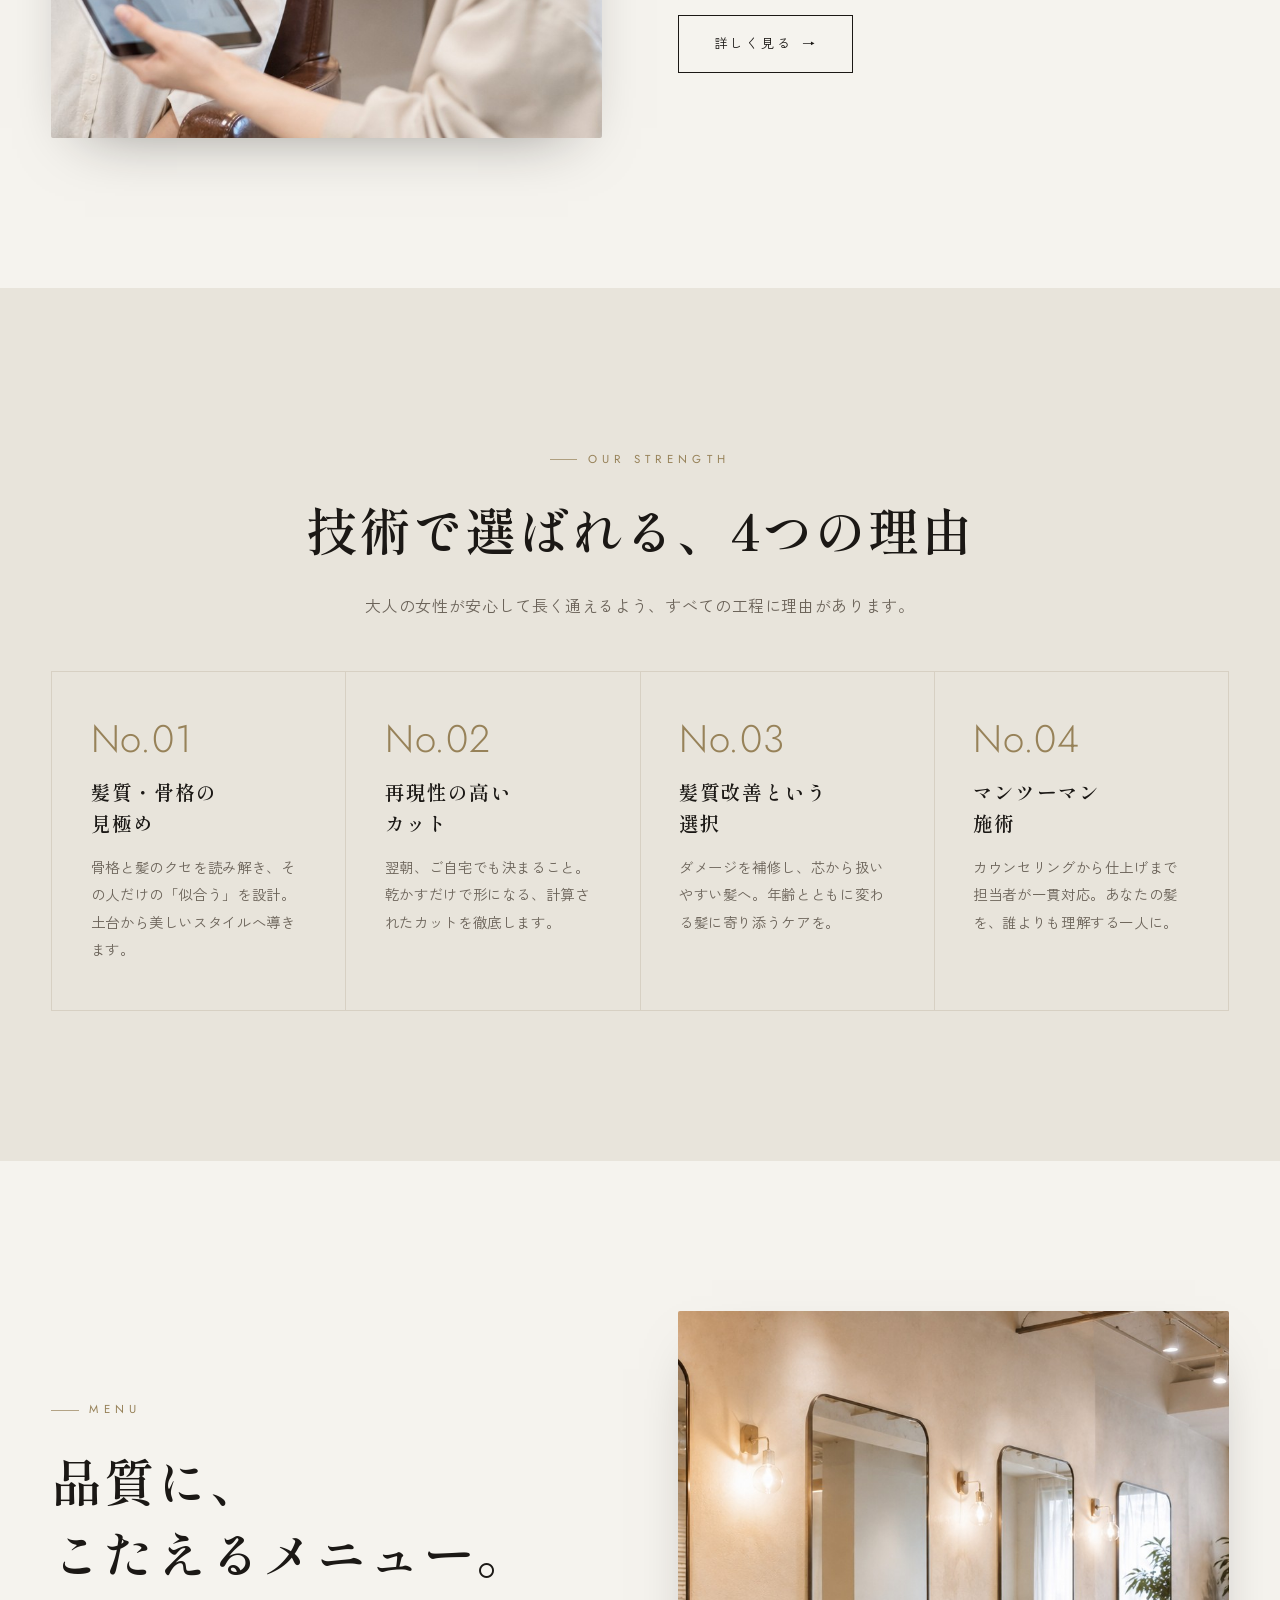
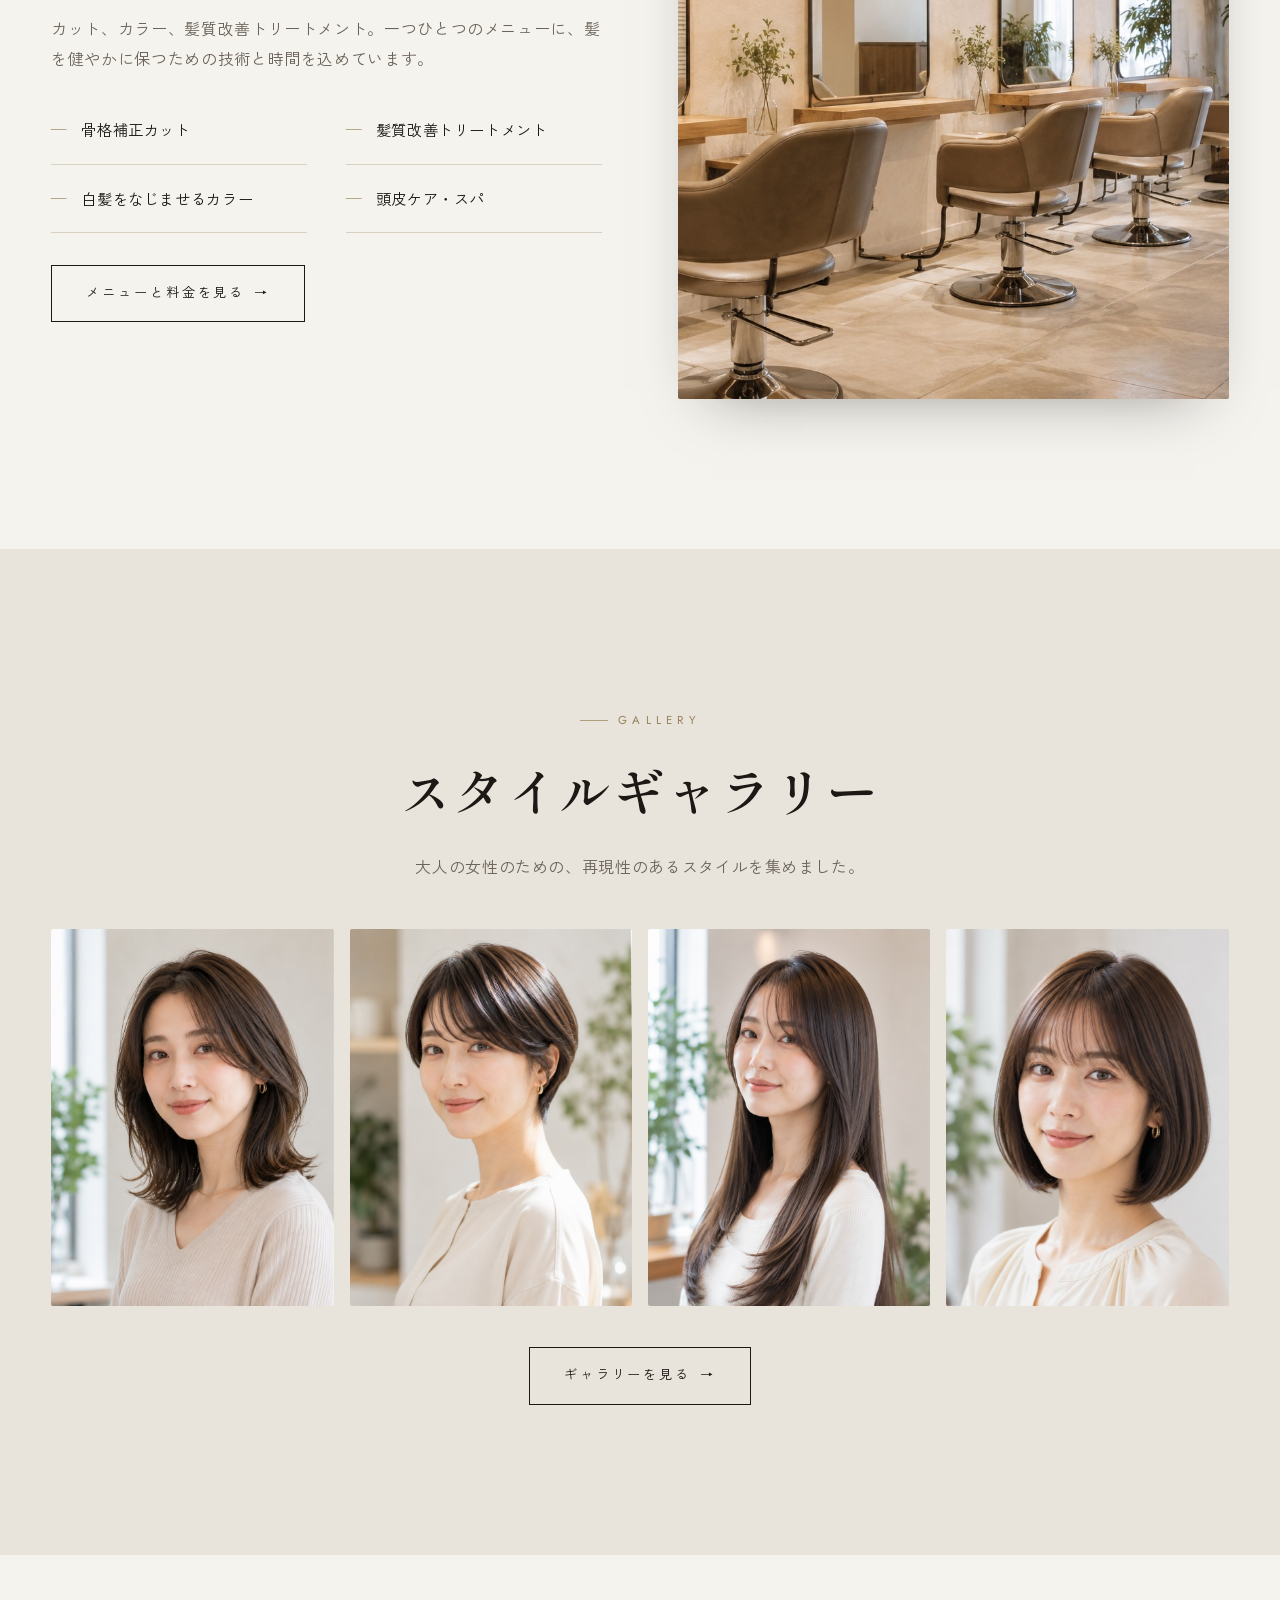
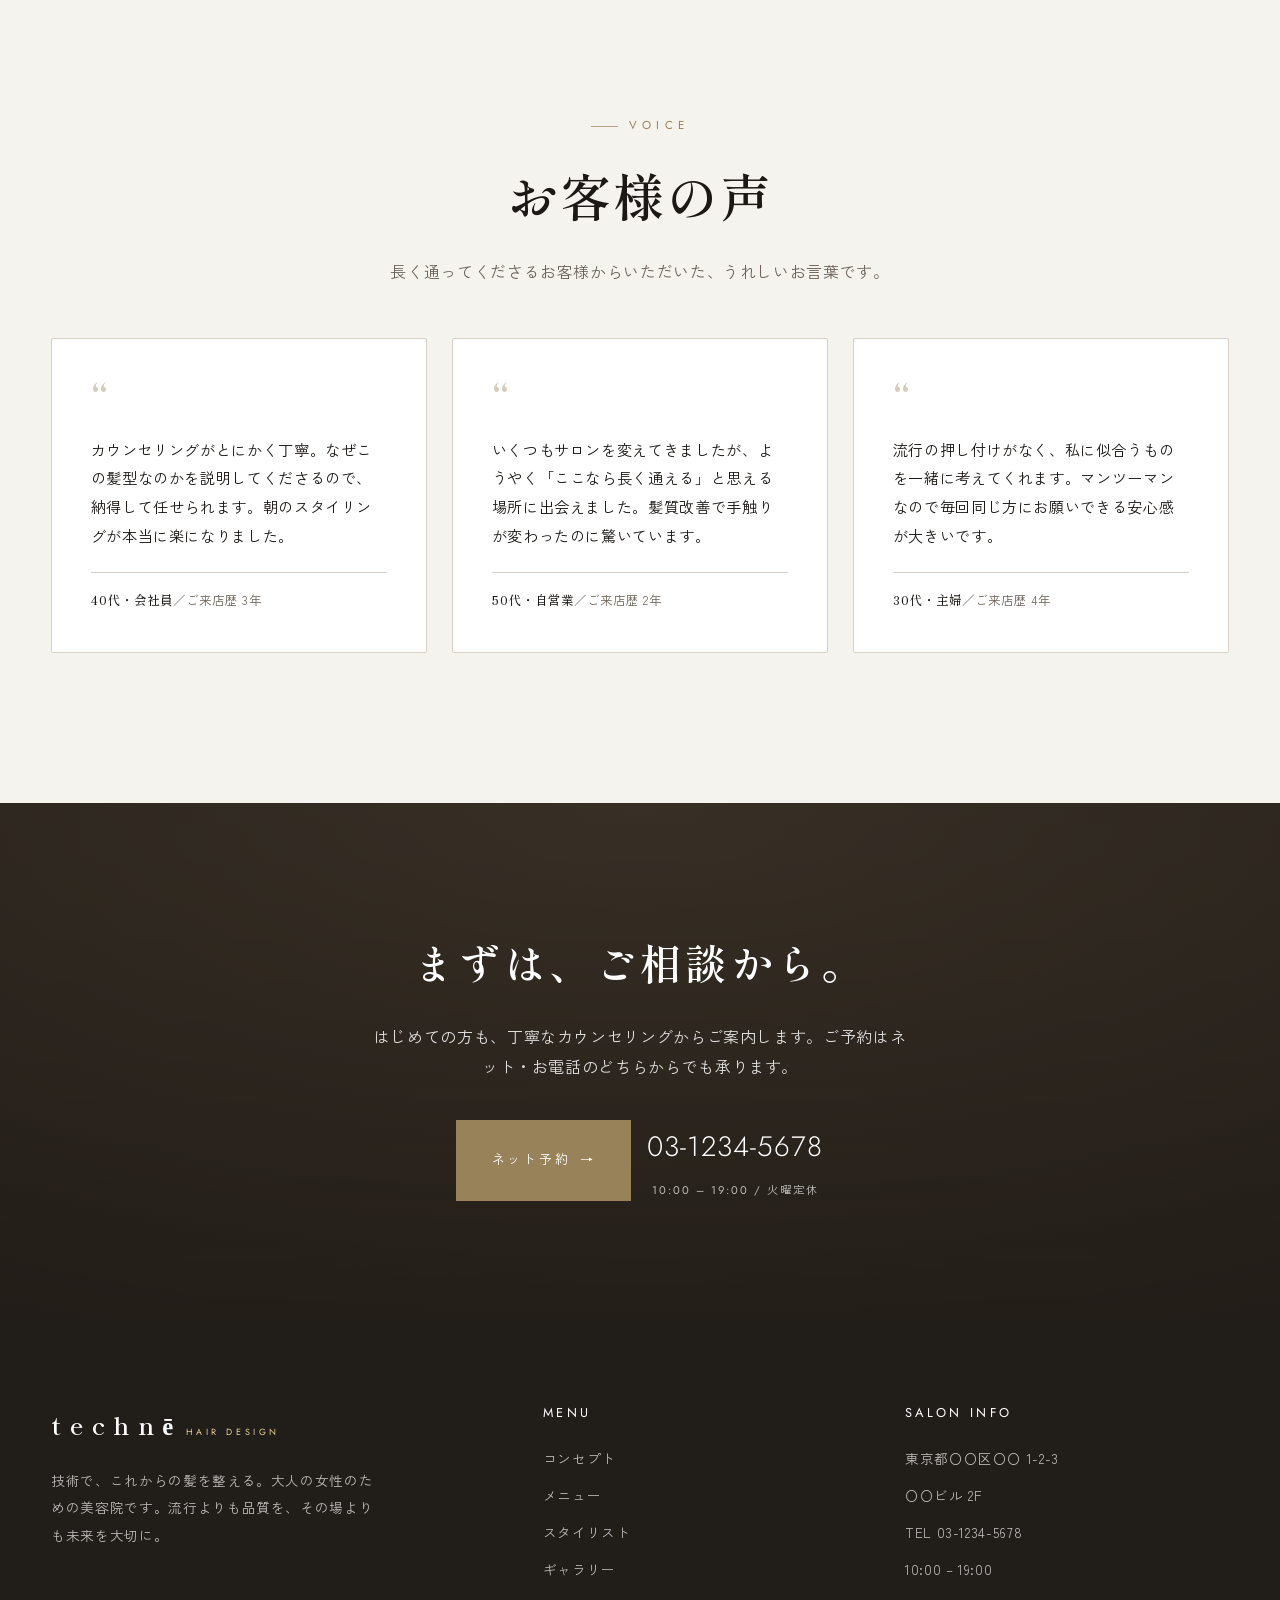
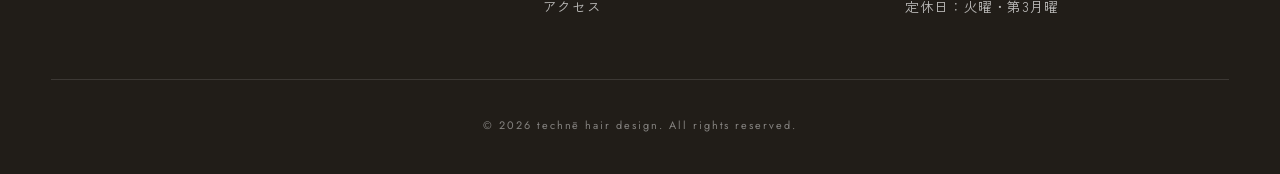
==== commit 66b19000: "写真をJPEGに変換して軽量化＋各ページに実写真を反映 画像を PNG から JPEG(q90) に変換し、37.7MB → 3.9MB（約1/10）に軽量化。 画質はほぼ変わらず、表示速度が大幅に改" ====
--- a/index.html
+++ b/index.html
@@ -52,7 +52,7 @@
 <section class="section">
   <div class="container split">
     <div class="split__media reveal">
-      <div class="ph ph--photo" style="background-image:url(images/counseling.png); background-position:70% top" role="img" aria-label="カウンセリングの様子"></div>
+      <div class="ph ph--photo" style="background-image:url(images/counseling.jpg); background-position:70% top" role="img" aria-label="カウンセリングの様子"></div>
     </div>
     <div class="split__body reveal">
       <span class="eyebrow">CONCEPT</span>
@@ -101,7 +101,7 @@
 <section class="section">
   <div class="container split split--rev">
     <div class="split__media reveal">
-      <div class="ph ph--photo" style="background-image:url(images/salon.png)" role="img" aria-label="サロンの内観"></div>
+      <div class="ph ph--photo" style="background-image:url(images/salon.jpg)" role="img" aria-label="サロンの内観"></div>
     </div>
     <div class="split__body reveal">
       <span class="eyebrow">MENU</span>
@@ -127,10 +127,10 @@
   </div>
   <div class="container">
     <div class="gallery-grid gallery-grid--teaser" style="margin-top:3rem">
-      <div class="gallery-item reveal"><div class="ph ph--photo" style="background-image:url(images/medium.png)" role="img" aria-label="大人ミディアム"></div><span class="gallery-item__cap">大人ミディアム</span></div>
-      <div class="gallery-item reveal"><div class="ph ph--photo" style="background-image:url(images/short.png)" role="img" aria-label="艶ショート"></div><span class="gallery-item__cap">艶ショート</span></div>
-      <div class="gallery-item reveal"><div class="ph ph--photo" style="background-image:url(images/long.png)" role="img" aria-label="髪質改善ロング"></div><span class="gallery-item__cap">髪質改善ロング</span></div>
-      <div class="gallery-item reveal"><div class="ph ph--photo" style="background-image:url(images/bob.png)" role="img" aria-label="上品ボブ"></div><span class="gallery-item__cap">上品ボブ</span></div>
+      <div class="gallery-item reveal"><div class="ph ph--photo" style="background-image:url(images/medium.jpg)" role="img" aria-label="大人ミディアム"></div><span class="gallery-item__cap">大人ミディアム</span></div>
+      <div class="gallery-item reveal"><div class="ph ph--photo" style="background-image:url(images/short.jpg)" role="img" aria-label="艶ショート"></div><span class="gallery-item__cap">艶ショート</span></div>
+      <div class="gallery-item reveal"><div class="ph ph--photo" style="background-image:url(images/long.jpg)" role="img" aria-label="髪質改善ロング"></div><span class="gallery-item__cap">髪質改善ロング</span></div>
+      <div class="gallery-item reveal"><div class="ph ph--photo" style="background-image:url(images/bob.jpg)" role="img" aria-label="上品ボブ"></div><span class="gallery-item__cap">上品ボブ</span></div>
     </div>
     <p class="center" style="margin-top:2.6rem"><a href="gallery.html" class="btn">ギャラリーを見る <span class="arrow">→</span></a></p>
   </div>
--- a/css/style.css
+++ b/css/style.css
@@ -267,7 +267,7 @@
   position: absolute;
   inset: 0;
   z-index: 0;
-  background-image: url("../images/hero.png");
+  background-image: url("../images/hero.jpg");
   background-size: cover;
   background-position: 72% 8%;
   background-repeat: no-repeat;
@@ -415,6 +415,7 @@
   width: 100%; height: 100%;
   background-size: cover;
   background-position: center;
+  background-repeat: no-repeat;
   background-color: #ece6dc;
   position: relative;
   display: flex; align-items: center; justify-content: center;
@@ -440,6 +441,12 @@
 .ph--photo::before, .ph--photo::after { display: none; }
 /* keep the top of the head in frame (crop from the bottom, not the top) */
 .ph--photo { background-position: center top; }
+
+/* gallery page: taller portrait frame so the full style (incl. long hair)
+   fits — head stays pinned to the top via .ph--photo */
+.gallery-grid:not(.gallery-grid--teaser) .gallery-item {
+  aspect-ratio: 2 / 3;
+}
 
 /* ---------- strengths / pillars ---------- */
 .pillars {
